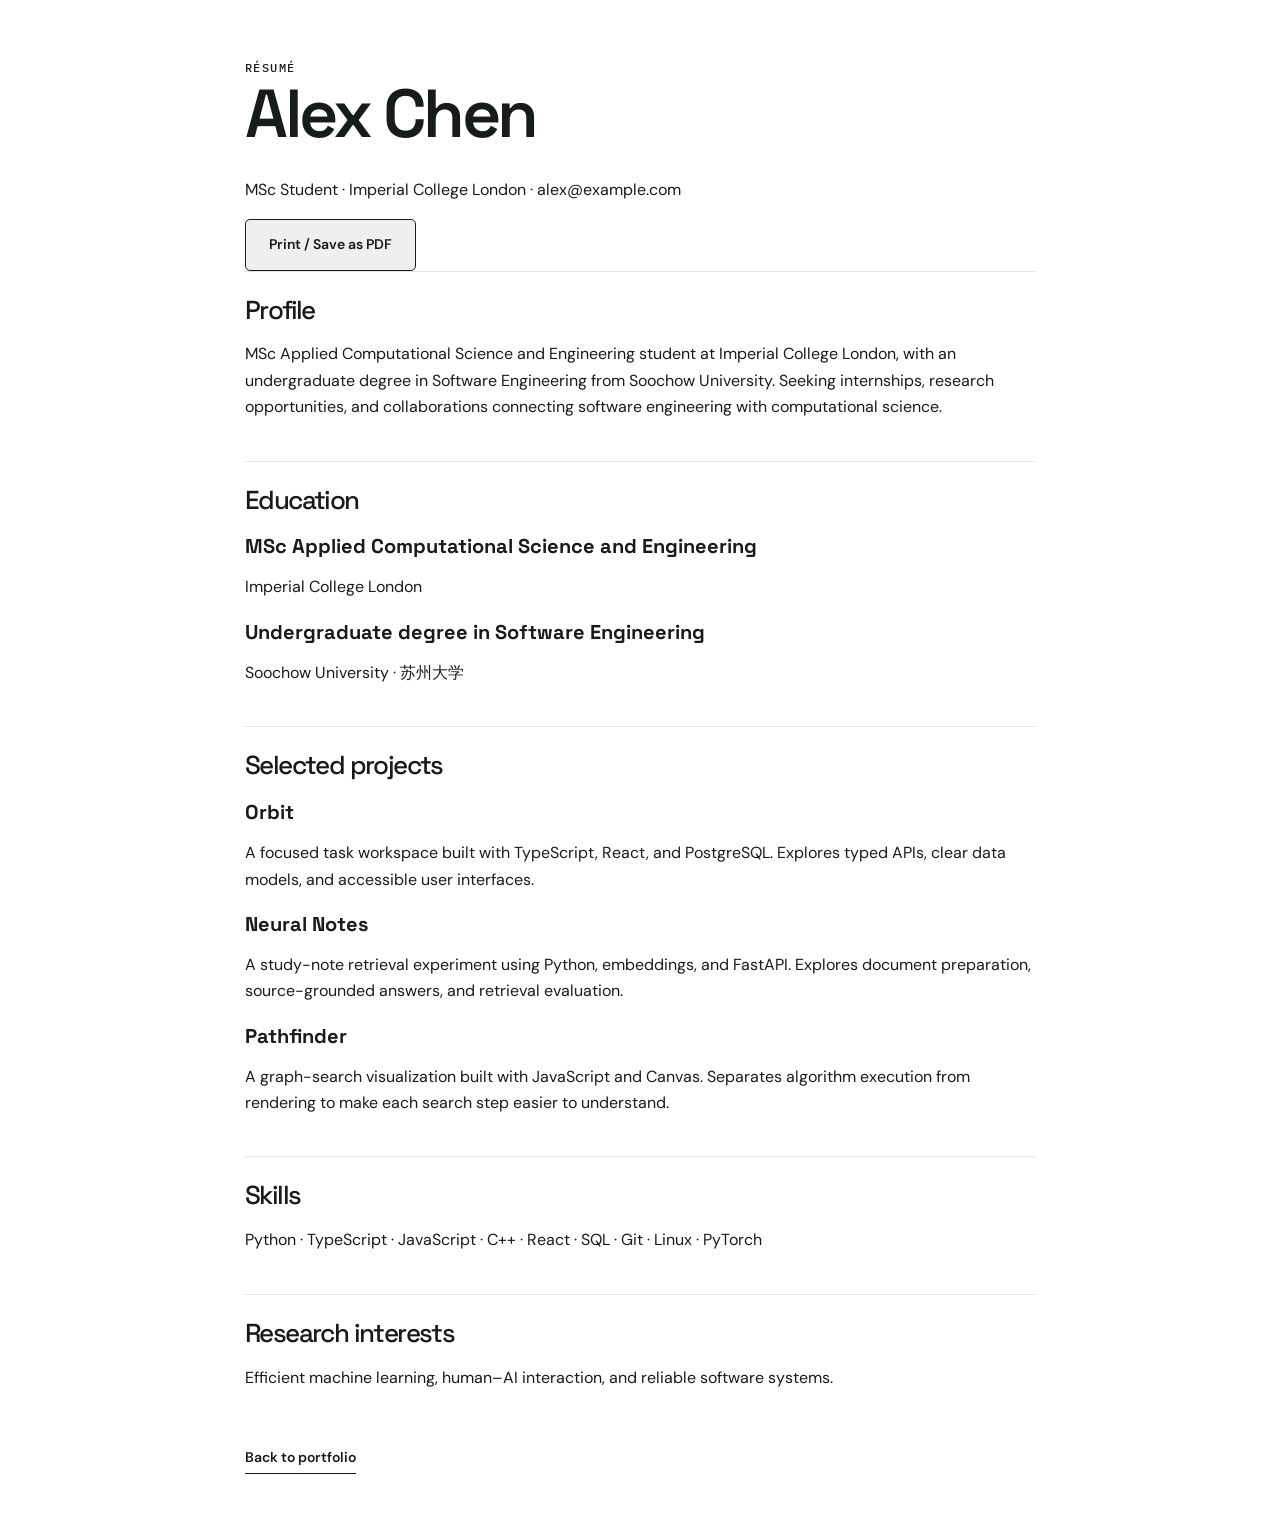
==== resume.html @ 07200c54 "Publish personal portfolio for Imperial MSc and Soochow education" ====
<!doctype html><html lang="en"><head><meta charset="utf-8"><meta name="viewport" content="width=device-width,initial-scale=1"><title>Alex Chen — Résumé</title><link rel="stylesheet" href="style.css"></head><body><main class="resume"><div class="eyebrow">RÉSUMÉ</div><h1>Alex Chen</h1><p>MSc Student · Imperial College London · alex@example.com</p><button class="button secondary" onclick="window.print()">Print / Save as PDF</button><section><h2>Profile</h2><p>MSc Applied Computational Science and Engineering student at Imperial College London, with an undergraduate degree in Software Engineering from Soochow University. Seeking internships, research opportunities, and collaborations connecting software engineering with computational science.</p></section><section><h2>Education</h2><h3>MSc Applied Computational Science and Engineering</h3><p>Imperial College London</p><h3>Undergraduate degree in Software Engineering</h3><p>Soochow University · 苏州大学</p></section><section><h2>Selected projects</h2><h3>Orbit</h3><p>A focused task workspace built with TypeScript, React, and PostgreSQL. Explores typed APIs, clear data models, and accessible user interfaces.</p><h3>Neural Notes</h3><p>A study-note retrieval experiment using Python, embeddings, and FastAPI. Explores document preparation, source-grounded answers, and retrieval evaluation.</p><h3>Pathfinder</h3><p>A graph-search visualization built with JavaScript and Canvas. Separates algorithm execution from rendering to make each search step easier to understand.</p></section><section><h2>Skills</h2><p>Python · TypeScript · JavaScript · C++ · React · SQL · Git · Linux · PyTorch</p></section><section><h2>Research interests</h2><p>Efficient machine learning, human–AI interaction, and reliable software systems.</p></section><a class="text-link" href="index.html">Back to portfolio</a></main></body></html>
---- style.css ----
@import url('https://fonts.googleapis.com/css2?family=DM+Sans:wght@400;500;600;700&family=Space+Grotesk:wght@400;500;600;700&family=IBM+Plex+Mono:wght@400;500&display=swap');
:root{--ink:#171c19;--muted:#626b64;--line:#e0e5df;--lime:#bcf879;--mono:'IBM Plex Mono',monospace;--display:'Space Grotesk',sans-serif}*{box-sizing:border-box}html{scroll-behavior:smooth;scroll-padding-top:30px}body{margin:0;background:#fff;color:var(--ink);font-family:'DM Sans',sans-serif;font-size:16px;line-height:1.65}a{color:inherit;text-decoration:none}button{font:inherit;color:inherit;cursor:pointer}button,a{-webkit-tap-highlight-color:transparent}a:focus-visible,button:focus-visible{outline:3px solid #56892d;outline-offset:5px}::selection{background:var(--lime)}header,main,footer{max-width:1280px;margin:auto}header{height:106px;padding:0 60px;display:flex;align-items:center;justify-content:space-between;border-bottom:1px solid var(--line)}.brand{font:700 32px var(--display);letter-spacing:-2px}.brand span{color:#609b27}nav{display:flex;gap:34px;align-items:center;font-size:14px}nav a:hover{color:#518021}.nav-contact{border:1px solid var(--ink);padding:9px 19px;border-radius:6px}.skip{position:fixed;top:-100px;background:var(--lime);padding:10px;z-index:10}.skip:focus{top:10px}.hero{padding:83px 60px 75px;display:grid;grid-template-columns:1.25fr 1fr;gap:66px;align-items:center}.eyebrow{font:500 12px var(--mono);letter-spacing:1.4px;display:flex;align-items:center;gap:10px}.mini-square{display:inline-block;width:8px;height:8px;background:#70ac3a}h1,h2,h3,h4{font-family:var(--display);line-height:1.15;margin:0}h1{font-size:clamp(44px,5.3vw,68px);letter-spacing:-3.5px;font-weight:600;margin:27px 0 24px}.highlight{background:linear-gradient(transparent 63%,var(--lime) 63%,var(--lime) 91%,transparent 91%);white-space:nowrap}.intro{color:var(--muted);max-width:420px;margin:0;font-size:17px;line-height:1.8}.hero-actions{display:flex;gap:12px;margin-top:30px}.button{padding:13px 23px;font-size:14px;font-weight:600;border:1px solid var(--ink);border-radius:5px}.primary{background:var(--ink);color:#fff}.primary:hover{background:#354831}.secondary:hover{background:#f2f6ef}.hero-note{font-size:12px;color:var(--muted);margin-top:34px}.hero-note span{color:#a6afa7;margin:0 8px}.hero-side{padding-top:12px}.terminal{background:#1b231f;color:#dee9dc;border-radius:9px;box-shadow:0 15px 40px #14271d12;transform:rotate(-2deg);overflow:hidden;font-family:var(--mono)}.terminal-bar{height:49px;border-bottom:1px solid #38403b;display:flex;gap:7px;align-items:center;padding:0 19px}.terminal-bar>span{width:7px;height:7px;border-radius:50%;background:#7a8b7e}.terminal-bar>span:first-child{background:#cf8d7a}.terminal-bar>span:nth-child(2){background:#d5bd79}.terminal-bar>span:nth-child(3){background:#97b58a}.terminal-bar p{font-size:12px;color:#98a69b;flex:1;text-align:center;margin:0 20px 0 0}.terminal-code{padding:26px 12px;font-size:12px;line-height:2.2;white-space:pre}.ln{display:inline-block;min-width:30px;text-align:center;color:#627367;margin-right:10px}.purple{color:#cbb3e6}.lime{color:var(--lime)}.string{color:#bbe995}.terminal-comment{color:#819c89}.terminal-bottom{border-top:1px solid #38403b;display:flex;justify-content:space-between;padding:9px 20px;font-size:12px;color:#97a69b}.current{background:var(--lime);padding:23px 26px;margin:22px 0 0 42px;border-radius:6px;transform:rotate(2deg)}.mono{font:400 12px var(--mono);letter-spacing:.4px}.current p{font:500 27px/1.18 var(--display);letter-spacing:-.7px;margin:14px 0}.current-foot{display:flex;justify-content:space-between;align-items:center;font-size:12px}.asterisk{font-size:38px;line-height:1}.section{padding:70px 60px;border-top:1px solid var(--line)}h2{font-size:38px;letter-spacing:-1.6px;font-weight:500}.section-heading{display:flex;justify-content:space-between;align-items:end;margin-bottom:35px}.section-heading h2{margin-top:18px}.section-heading p{color:var(--muted);font-size:14px;margin:0 0 5px}.project-grid{display:grid;grid-template-columns:repeat(3,1fr);gap:24px}.project-card{border:1px solid var(--line);border-radius:8px;overflow:hidden;background:#fff;transition:transform .2s}.project-card:hover{transform:translateY(-4px)}.project-visual{height:220px;padding:20px;display:flex;flex-direction:column}.demo-header{display:flex;justify-content:space-between;font:10px var(--mono);letter-spacing:.5px;margin-bottom:25px}.orbit{background:#edf1eb}.task-line{background:#fff;border:1px solid #dbe3d6;padding:11px 8px;margin-bottom:7px;font-size:10px;display:flex;gap:8px;align-items:center;border-radius:4px}.task-check{background:var(--ink);color:var(--lime);width:13px;height:13px;font-size:9px;display:grid;place-items:center;border-radius:3px}.task-check.pending{background:transparent;border:1px solid #9eaf95}.task-line small{font:7px var(--mono);margin-left:auto;color:#65705e;white-space:nowrap}.workspace-bottom{display:flex;justify-content:space-between;margin-top:8px;font:8px var(--mono)}.neural{background:#dfe9f0}.query{font:500 15px var(--display);background:#fff;padding:9px 14px;border-radius:5px;margin-bottom:10px}.answer{padding:12px 14px;background:#ffffff90;border:1px solid #c5d4e0;border-radius:5px}.answer-label{font:8px var(--mono);color:#466378}.answer-line{height:4px;background:#aabfce;margin:7px 0;width:95%;border-radius:4px}.answer-line.short{width:60%}.answer-line.medium{width:75%}.source-tags{display:flex;gap:7px;font-size:8px;margin-top:10px}.source-tags span{background:#d5e2ec;padding:2px 6px;border-radius:3px}.path{background:#232c27;color:#e8eee9}.graph-grid{height:130px;background-image:linear-gradient(#46564b 1px,transparent 1px),linear-gradient(90deg,#46564b 1px,transparent 1px);background-size:20px 20px;position:relative}.graph-grid:before{content:'';position:absolute;left:20px;top:20px;width:120px;height:60px;border-bottom:8px solid var(--lime);border-left:8px solid var(--lime);border-radius:0 0 0 4px}.graph-grid:after{content:'';position:absolute;left:136px;top:72px;width:70px;height:40px;border-top:8px solid var(--lime);border-right:8px solid var(--lime);border-radius:0 4px 0 0}.path-footer{margin-top:14px;font:8px var(--mono);display:flex;justify-content:space-between;color:#b0c1b5}.project-info{padding:24px}.project-meta{font:12px var(--mono);letter-spacing:.6px;display:flex;justify-content:space-between;color:var(--muted);gap:8px}.project-info h3{font-size:25px;margin:14px 0 10px;letter-spacing:-.7px}.project-info p{font-size:16px;color:var(--muted);line-height:1.7;min-height:72px;margin:0 0 20px}.tags{display:flex;gap:6px;flex-wrap:wrap}.tags span{font:12px var(--mono);background:#f1f4f0;padding:5px 8px;border-radius:3px}.project-link{display:flex;justify-content:space-between;width:100%;border:0;border-top:1px solid var(--line);padding:16px 0 0;background:none;font-size:14px;font-weight:500;margin-top:24px}.project-link span{font-size:20px;line-height:1}.research{display:grid;grid-template-columns:1fr 1fr;gap:85px;background:#f5f7f3}.research h2,.about h2{margin:20px 0}.research-intro>p,.about>div>p{color:var(--muted);max-width:440px}.text-link{display:inline-block;font-size:14px;font-weight:600;border-bottom:1px solid var(--ink);margin-top:15px;padding-bottom:4px}.research-topics article{display:flex;gap:22px;padding:23px 0;border-bottom:1px solid #d7dfd3}.research-topics article:first-child{padding-top:0}.topic-number{font:12px var(--mono);padding-top:6px;color:#6b7f60}.research-topics h3{font-size:20px}.research-topics p{color:var(--muted);font-size:16px;margin:10px 0 0}.about{display:grid;grid-template-columns:1fr 1fr;gap:90px}.skills{display:flex;gap:8px;flex-wrap:wrap;max-width:400px;margin-top:25px}.skills span{font:12px var(--mono);border:1px solid #dae1d6;border-radius:4px;padding:7px 12px}.experience{padding-top:10px}.experience>h3{font-size:21px;margin-bottom:25px}.experience article{border-left:2px solid #d8e9c9;padding:0 0 30px 24px}.experience article .mono{color:#75836c}.experience h4{font-size:18px;margin-top:10px}.experience p{font-size:14px;color:var(--muted);margin:8px 0}.experience .courses{font-size:14px;max-width:330px}.experience .text-link{margin:0 0 0 24px}.contact{background:var(--ink);color:white;padding:65px 60px;display:grid;grid-template-columns:1.2fr 1fr;gap:40px;border-radius:10px;margin:0 30px 35px}.contact .eyebrow{color:#b6c1b8}.contact h2{font-size:53px;margin-top:23px;letter-spacing:-2px}.contact em{color:var(--lime);font-style:normal}.contact p{font-size:14px;color:#b8c4bb}.contact-right{align-self:center;justify-self:end}.email-link{font:400 clamp(20px,2.3vw,29px) var(--display);border-bottom:1px solid #61715f;padding-bottom:8px;display:block;margin-bottom:16px}.copy-button{background:transparent;border:1px solid #61715f;color:#dce8dc;border-radius:4px;padding:7px 14px;font-size:12px}.copy-button:hover{background:#354831}.contact-right p{margin-top:32px}.contact-right #copy-status{font-size:12px;display:block;min-height:20px;color:var(--lime)}footer{padding:0 60px 35px;display:flex;align-items:center;justify-content:space-between}footer p{font-size:12px;color:var(--muted)}footer .mono{font-size:10px;color:var(--muted)}dialog{border:1px solid var(--line);border-radius:12px;max-width:650px;width:calc(100% - 32px);padding:45px;color:var(--ink);max-height:85vh}dialog::backdrop{background:#101a1470;backdrop-filter:blur(5px)}dialog h2{margin:20px 0}dialog h3{margin-top:28px;font-size:19px}dialog p{color:var(--muted)}.dialog-close{position:absolute;top:12px;right:16px;background:none;border:0;font-size:28px}.resume{max-width:850px;padding:60px 30px}.resume h1{margin-top:0}.resume section{padding:24px 0;border-top:1px solid var(--line)}.resume h2{font-size:26px}.resume h3{font-size:20px;margin:20px 0 8px}.resume small{color:var(--muted)}
@media(min-width:1500px){header,main,footer{max-width:1380px}.hero{gap:100px}.terminal-code{font-size:14px}}@media(max-width:1000px){header{padding:0 30px}.hero{padding:60px 30px;gap:30px}h1{font-size:51px;letter-spacing:-2px}.section{padding:55px 30px}.project-grid{gap:14px}.project-info{padding:20px 16px}.terminal-code{font-size:10px}.hero-note{max-width:300px}.research,.about{gap:40px}.project-visual{padding:14px}.contact{padding:45px 30px;margin:0 20px 30px}.task-line{font-size:9px}.task-line small{display:none}footer{padding:0 30px 30px}}
@media(max-width:720px){header{height:80px;padding:0 22px}nav{gap:12px;font-size:14px}.nav-contact{padding:7px 10px}.brand{font-size:29px}.hero{grid-template-columns:1fr;padding:45px 22px;gap:30px}h1{font-size:clamp(40px,9vw,60px);letter-spacing:-2px}.hero-side{max-width:450px;width:100%;margin:0 auto}.terminal-code{font-size:12px}.current{margin-left:50px}.hero-note{max-width:none}.section{padding:45px 22px}.section-heading{align-items:start;gap:20px;flex-direction:column}.section-heading p br{display:none}h2{font-size:32px}.project-grid{grid-template-columns:1fr;gap:22px}.project-visual{height:230px;padding:24px}.task-line{font-size:12px}.task-line small{display:block}.project-info{padding:25px}.project-info p{min-height:0;font-size:16px}.project-meta{font-size:12px}.tags span{font-size:12px}.research,.about{grid-template-columns:1fr;gap:35px}.research-topics h3{font-size:22px}.research-topics p{font-size:16px}.contact{grid-template-columns:1fr;margin:0 12px 25px;padding:38px 25px;gap:25px}.contact h2{font-size:46px}.contact-right{justify-self:start;width:100%}.email-link{font-size:26px;width:max-content;max-width:100%}.contact-right p{margin-top:22px}footer{padding:0 22px 25px;flex-wrap:wrap;gap:10px}footer p{margin-left:auto}footer .mono{width:100%;text-align:right}dialog{padding:35px 25px}}
@media(prefers-reduced-motion:reduce){html{scroll-behavior:auto}*{transition:none!important}}@media print{.resume .button{display:none}.resume{padding:0}body{font-size:12px}.resume h1{font-size:35px}.resume section{break-inside:avoid}}
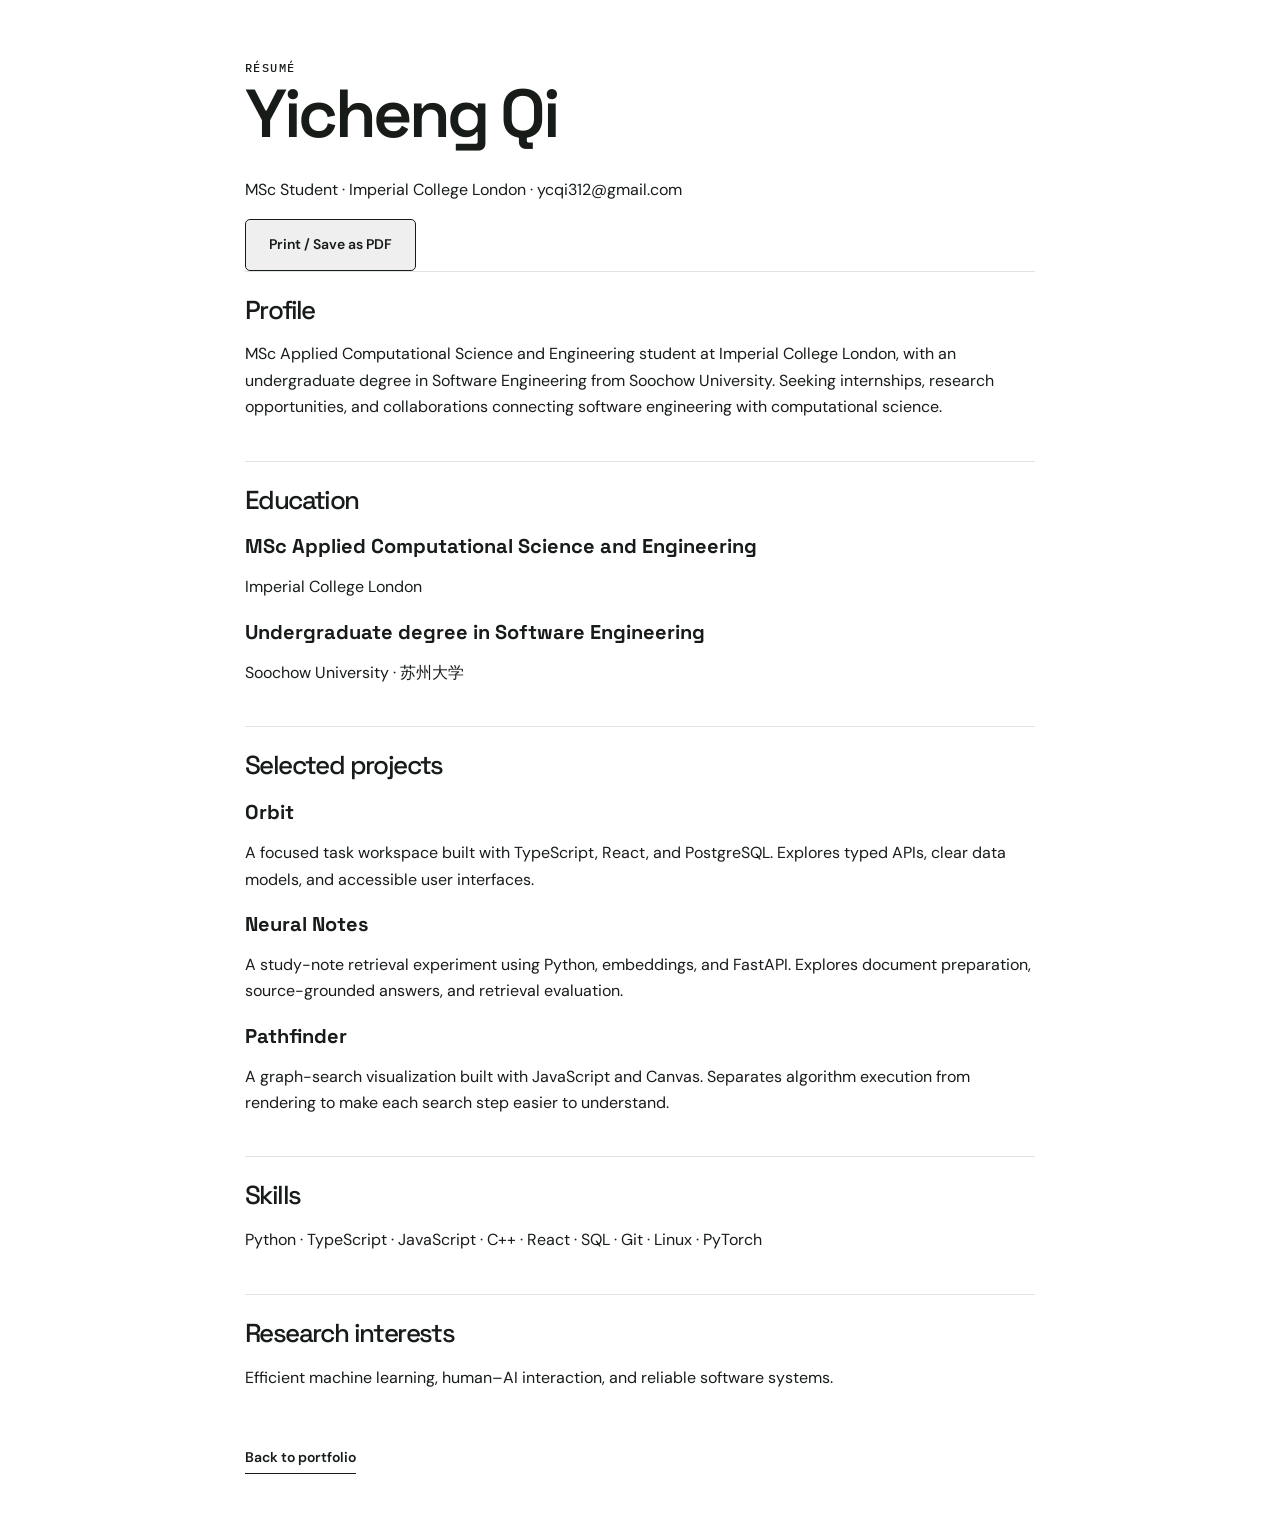
==== commit 5376b803: "Personalize portfolio with Yicheng Qi and contact email" ====
--- a/resume.html
+++ b/resume.html
@@ -1 +1 @@
-<!doctype html><html lang="en"><head><meta charset="utf-8"><meta name="viewport" content="width=device-width,initial-scale=1"><title>Alex Chen — Résumé</title><link rel="stylesheet" href="style.css"></head><body><main class="resume"><div class="eyebrow">RÉSUMÉ</div><h1>Alex Chen</h1><p>MSc Student · Imperial College London · alex@example.com</p><button class="button secondary" onclick="window.print()">Print / Save as PDF</button><section><h2>Profile</h2><p>MSc Applied Computational Science and Engineering student at Imperial College London, with an undergraduate degree in Software Engineering from Soochow University. Seeking internships, research opportunities, and collaborations connecting software engineering with computational science.</p></section><section><h2>Education</h2><h3>MSc Applied Computational Science and Engineering</h3><p>Imperial College London</p><h3>Undergraduate degree in Software Engineering</h3><p>Soochow University · 苏州大学</p></section><section><h2>Selected projects</h2><h3>Orbit</h3><p>A focused task workspace built with TypeScript, React, and PostgreSQL. Explores typed APIs, clear data models, and accessible user interfaces.</p><h3>Neural Notes</h3><p>A study-note retrieval experiment using Python, embeddings, and FastAPI. Explores document preparation, source-grounded answers, and retrieval evaluation.</p><h3>Pathfinder</h3><p>A graph-search visualization built with JavaScript and Canvas. Separates algorithm execution from rendering to make each search step easier to understand.</p></section><section><h2>Skills</h2><p>Python · TypeScript · JavaScript · C++ · React · SQL · Git · Linux · PyTorch</p></section><section><h2>Research interests</h2><p>Efficient machine learning, human–AI interaction, and reliable software systems.</p></section><a class="text-link" href="index.html">Back to portfolio</a></main></body></html>
+<!doctype html><html lang="en"><head><meta charset="utf-8"><meta name="viewport" content="width=device-width,initial-scale=1"><title>Yicheng Qi — Résumé</title><link rel="stylesheet" href="style.css"></head><body><main class="resume"><div class="eyebrow">RÉSUMÉ</div><h1>Yicheng Qi</h1><p>MSc Student · Imperial College London · ycqi312@gmail.com</p><button class="button secondary" onclick="window.print()">Print / Save as PDF</button><section><h2>Profile</h2><p>MSc Applied Computational Science and Engineering student at Imperial College London, with an undergraduate degree in Software Engineering from Soochow University. Seeking internships, research opportunities, and collaborations connecting software engineering with computational science.</p></section><section><h2>Education</h2><h3>MSc Applied Computational Science and Engineering</h3><p>Imperial College London</p><h3>Undergraduate degree in Software Engineering</h3><p>Soochow University · 苏州大学</p></section><section><h2>Selected projects</h2><h3>Orbit</h3><p>A focused task workspace built with TypeScript, React, and PostgreSQL. Explores typed APIs, clear data models, and accessible user interfaces.</p><h3>Neural Notes</h3><p>A study-note retrieval experiment using Python, embeddings, and FastAPI. Explores document preparation, source-grounded answers, and retrieval evaluation.</p><h3>Pathfinder</h3><p>A graph-search visualization built with JavaScript and Canvas. Separates algorithm execution from rendering to make each search step easier to understand.</p></section><section><h2>Skills</h2><p>Python · TypeScript · JavaScript · C++ · React · SQL · Git · Linux · PyTorch</p></section><section><h2>Research interests</h2><p>Efficient machine learning, human–AI interaction, and reliable software systems.</p></section><a class="text-link" href="index.html">Back to portfolio</a></main></body></html>
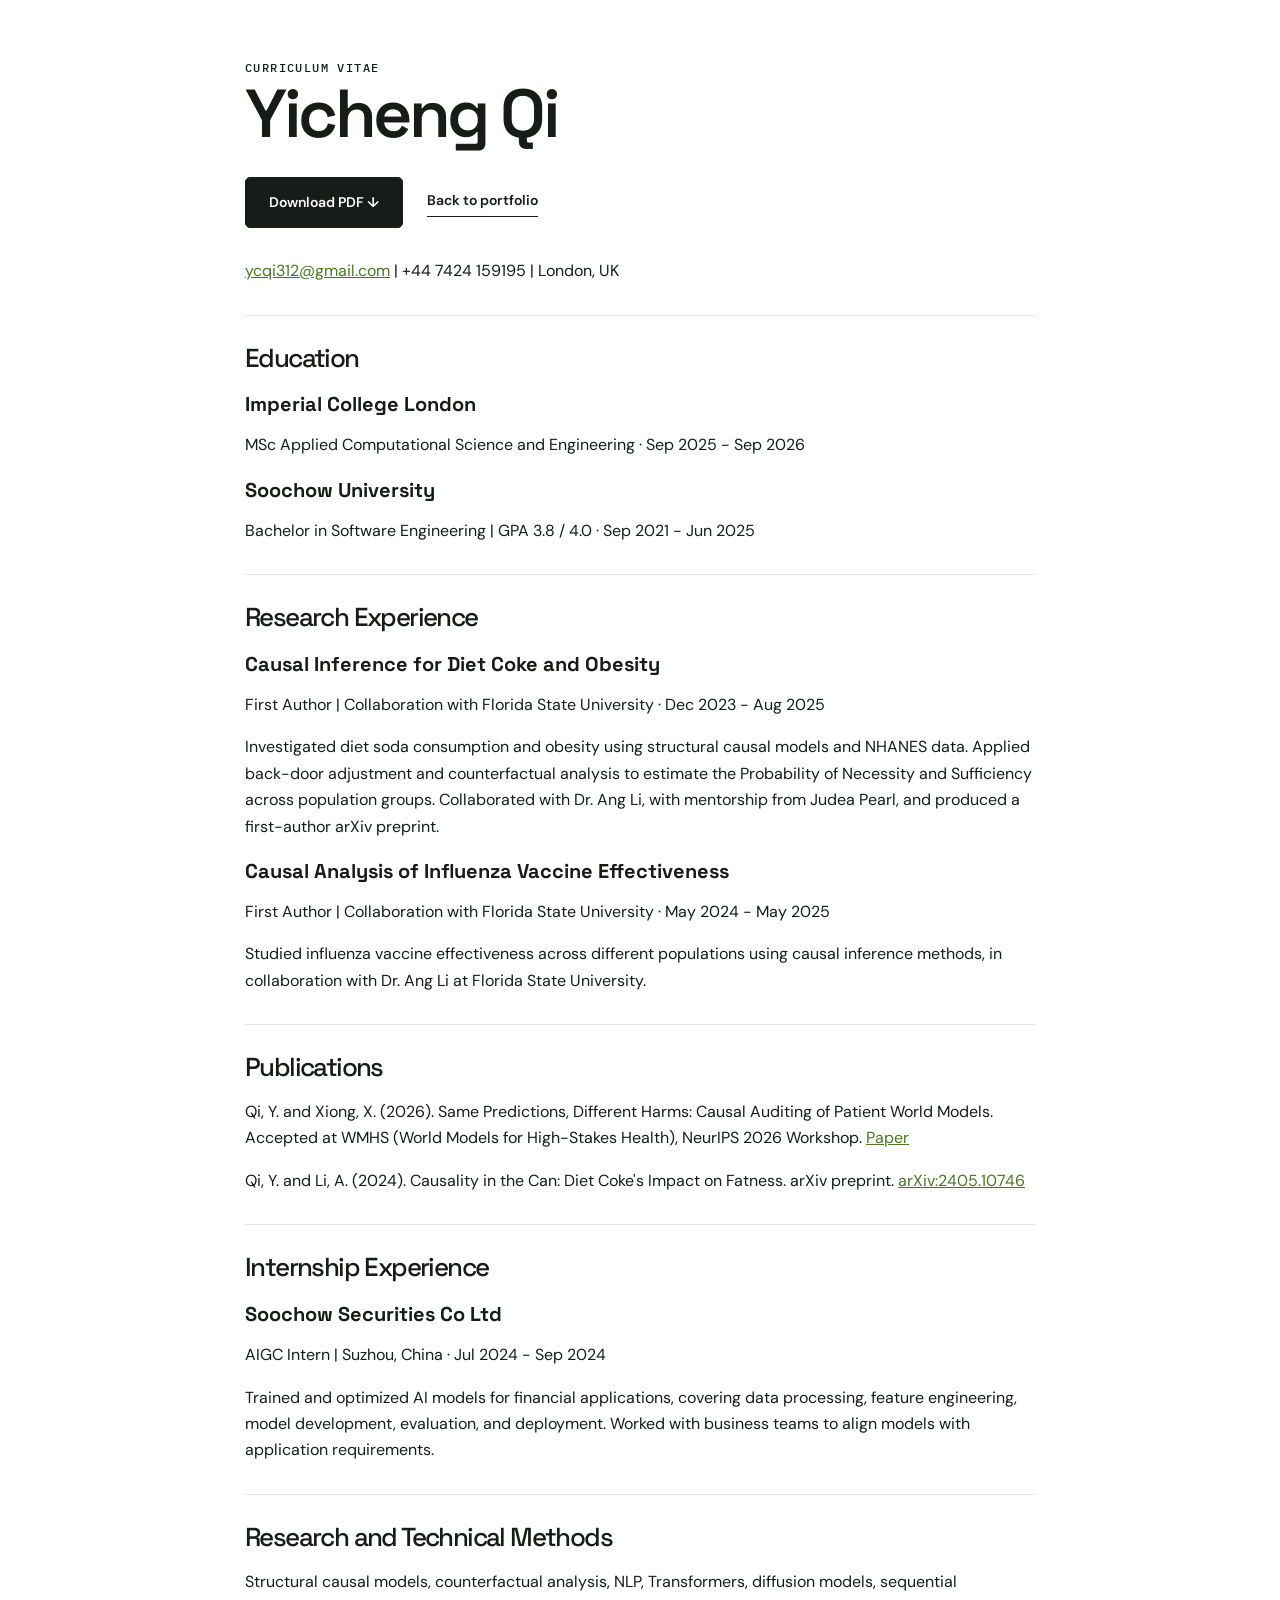
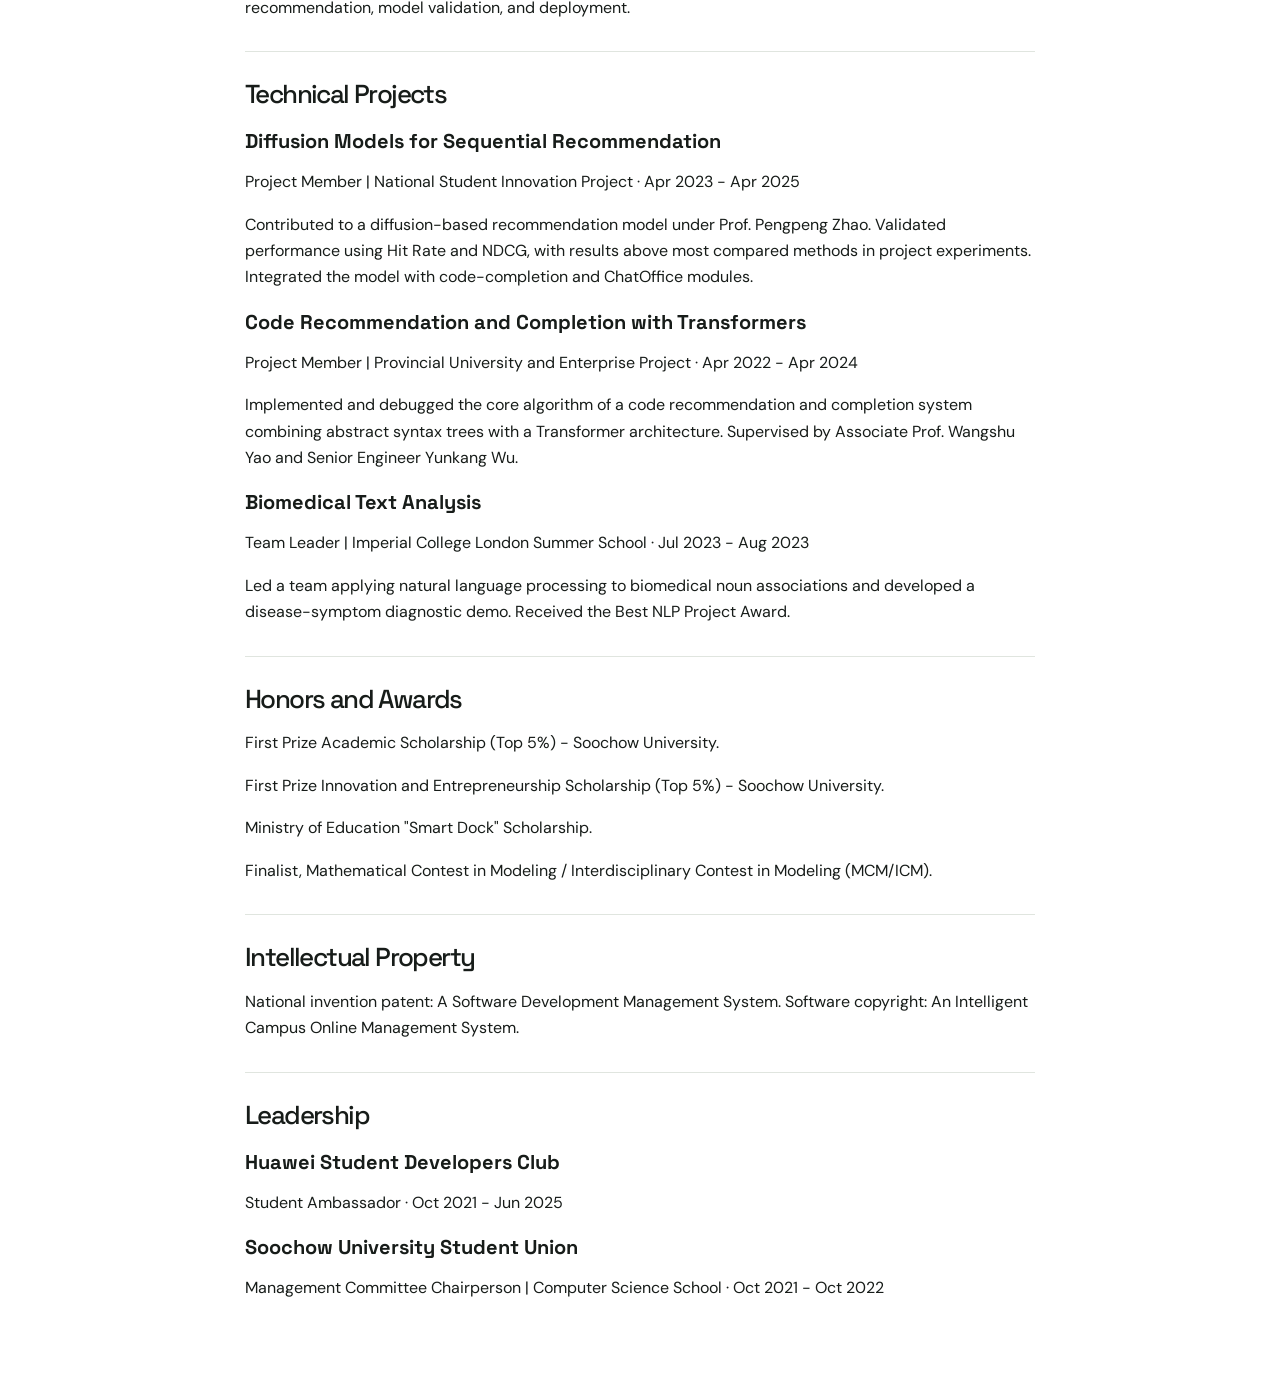
==== commit d8d0fd68: "Publish latest CV and replace portfolio samples with research and experience" ====
--- a/resume.html
+++ b/resume.html
@@ -1 +1 @@
-<!doctype html><html lang="en"><head><meta charset="utf-8"><meta name="viewport" content="width=device-width,initial-scale=1"><title>Yicheng Qi — Résumé</title><link rel="stylesheet" href="style.css"></head><body><main class="resume"><div class="eyebrow">RÉSUMÉ</div><h1>Yicheng Qi</h1><p>MSc Student · Imperial College London · ycqi312@gmail.com</p><button class="button secondary" onclick="window.print()">Print / Save as PDF</button><section><h2>Profile</h2><p>MSc Applied Computational Science and Engineering student at Imperial College London, with an undergraduate degree in Software Engineering from Soochow University. Seeking internships, research opportunities, and collaborations connecting software engineering with computational science.</p></section><section><h2>Education</h2><h3>MSc Applied Computational Science and Engineering</h3><p>Imperial College London</p><h3>Undergraduate degree in Software Engineering</h3><p>Soochow University · 苏州大学</p></section><section><h2>Selected projects</h2><h3>Orbit</h3><p>A focused task workspace built with TypeScript, React, and PostgreSQL. Explores typed APIs, clear data models, and accessible user interfaces.</p><h3>Neural Notes</h3><p>A study-note retrieval experiment using Python, embeddings, and FastAPI. Explores document preparation, source-grounded answers, and retrieval evaluation.</p><h3>Pathfinder</h3><p>A graph-search visualization built with JavaScript and Canvas. Separates algorithm execution from rendering to make each search step easier to understand.</p></section><section><h2>Skills</h2><p>Python · TypeScript · JavaScript · C++ · React · SQL · Git · Linux · PyTorch</p></section><section><h2>Research interests</h2><p>Efficient machine learning, human–AI interaction, and reliable software systems.</p></section><a class="text-link" href="index.html">Back to portfolio</a></main></body></html>
+<!doctype html><html lang="en"><head><meta charset="utf-8"><meta name="viewport" content="width=device-width,initial-scale=1"><meta name="description" content="Yicheng Qi’s CV: education, publications, research, projects, experience, and awards."><title>Yicheng Qi — CV</title><link rel="stylesheet" href="style.css"></head><body><main class="resume"><div class="eyebrow">CURRICULUM VITAE</div><h1>Yicheng Qi</h1><div class="resume-actions"><a class="button primary" href="assets/Yicheng_Qi_CV.pdf" download="Yicheng_Qi_CV.pdf">Download PDF ↓</a><a class="text-link" href="index.html">Back to portfolio</a></div><p><a class="inline-link" href="mailto:ycqi312@gmail.com">ycqi312@gmail.com</a>  |  +44 7424 159195  |  London, UK</p><h2>Education</h2><h3>Imperial College London</h3><p>MSc Applied Computational Science and Engineering · Sep 2025 - Sep 2026</p><h3>Soochow University</h3><p>Bachelor in Software Engineering  |  GPA 3.8 / 4.0 · Sep 2021 - Jun 2025</p><h2>Research Experience</h2><h3>Causal Inference for Diet Coke and Obesity</h3><p>First Author  |  Collaboration with Florida State University · Dec 2023 - Aug 2025</p><p>Investigated diet soda consumption and obesity using structural causal models and NHANES data. Applied back-door adjustment and counterfactual analysis to estimate the Probability of Necessity and Sufficiency across population groups. Collaborated with Dr. Ang Li, with mentorship from Judea Pearl, and produced a first-author arXiv preprint.</p><h3>Causal Analysis of Influenza Vaccine Effectiveness</h3><p>First Author  |  Collaboration with Florida State University · May 2024 - May 2025</p><p>Studied influenza vaccine effectiveness across different populations using causal inference methods, in collaboration with Dr. Ang Li at Florida State University.</p><h2>Publications</h2><p>Qi, Y. and Xiong, X. (2026). Same Predictions, Different Harms: Causal Auditing of Patient World Models. Accepted at WMHS (World Models for High-Stakes Health), NeurIPS 2026 Workshop. <a class="inline-link" href="https://openreview.net/pdf?id=dbQl8Hn8fv">Paper</a></p><p>Qi, Y. and Li, A. (2024). Causality in the Can: Diet Coke&#x27;s Impact on Fatness. arXiv preprint. <a class="inline-link" href="https://arxiv.org/abs/2405.10746">arXiv:2405.10746</a></p><h2>Internship Experience</h2><h3>Soochow Securities Co Ltd</h3><p>AIGC Intern  |  Suzhou, China · Jul 2024 - Sep 2024</p><p>Trained and optimized AI models for financial applications, covering data processing, feature engineering, model development, evaluation, and deployment. Worked with business teams to align models with application requirements.</p><h2>Research and Technical Methods</h2><p>Structural causal models, counterfactual analysis, NLP, Transformers, diffusion models, sequential recommendation, model validation, and deployment.</p><h2>Technical Projects</h2><h3>Diffusion Models for Sequential Recommendation</h3><p>Project Member  |  National Student Innovation Project · Apr 2023 - Apr 2025</p><p>Contributed to a diffusion-based recommendation model under Prof. Pengpeng Zhao. Validated performance using Hit Rate and NDCG, with results above most compared methods in project experiments. Integrated the model with code-completion and ChatOffice modules.</p><h3>Code Recommendation and Completion with Transformers</h3><p>Project Member  |  Provincial University and Enterprise Project · Apr 2022 - Apr 2024</p><p>Implemented and debugged the core algorithm of a code recommendation and completion system combining abstract syntax trees with a Transformer architecture. Supervised by Associate Prof. Wangshu Yao and Senior Engineer Yunkang Wu.</p><h3>Biomedical Text Analysis</h3><p>Team Leader  |  Imperial College London Summer School · Jul 2023 - Aug 2023</p><p>Led a team applying natural language processing to biomedical noun associations and developed a disease-symptom diagnostic demo. Received the Best NLP Project Award.</p><h2>Honors and Awards</h2><p>First Prize Academic Scholarship (Top 5%) - Soochow University.</p><p>First Prize Innovation and Entrepreneurship Scholarship (Top 5%) - Soochow University.</p><p>Ministry of Education &quot;Smart Dock&quot; Scholarship.</p><p>Finalist, Mathematical Contest in Modeling / Interdisciplinary Contest in Modeling (MCM/ICM).</p><h2>Intellectual Property</h2><p>National invention patent: A Software Development Management System. Software copyright: An Intelligent Campus Online Management System.</p><h2>Leadership</h2><h3>Huawei Student Developers Club</h3><p>Student Ambassador · Oct 2021 - Jun 2025</p><h3>Soochow University Student Union</h3><p>Management Committee Chairperson  |  Computer Science School · Oct 2021 - Oct 2022</p></main></body></html>
--- a/style.css
+++ b/style.css
@@ -3,3 +3,6 @@
 @media(min-width:1500px){header,main,footer{max-width:1380px}.hero{gap:100px}.terminal-code{font-size:14px}}@media(max-width:1000px){header{padding:0 30px}.hero{padding:60px 30px;gap:30px}h1{font-size:51px;letter-spacing:-2px}.section{padding:55px 30px}.project-grid{gap:14px}.project-info{padding:20px 16px}.terminal-code{font-size:10px}.hero-note{max-width:300px}.research,.about{gap:40px}.project-visual{padding:14px}.contact{padding:45px 30px;margin:0 20px 30px}.task-line{font-size:9px}.task-line small{display:none}footer{padding:0 30px 30px}}
 @media(max-width:720px){header{height:80px;padding:0 22px}nav{gap:12px;font-size:14px}.nav-contact{padding:7px 10px}.brand{font-size:29px}.hero{grid-template-columns:1fr;padding:45px 22px;gap:30px}h1{font-size:clamp(40px,9vw,60px);letter-spacing:-2px}.hero-side{max-width:450px;width:100%;margin:0 auto}.terminal-code{font-size:12px}.current{margin-left:50px}.hero-note{max-width:none}.section{padding:45px 22px}.section-heading{align-items:start;gap:20px;flex-direction:column}.section-heading p br{display:none}h2{font-size:32px}.project-grid{grid-template-columns:1fr;gap:22px}.project-visual{height:230px;padding:24px}.task-line{font-size:12px}.task-line small{display:block}.project-info{padding:25px}.project-info p{min-height:0;font-size:16px}.project-meta{font-size:12px}.tags span{font-size:12px}.research,.about{grid-template-columns:1fr;gap:35px}.research-topics h3{font-size:22px}.research-topics p{font-size:16px}.contact{grid-template-columns:1fr;margin:0 12px 25px;padding:38px 25px;gap:25px}.contact h2{font-size:46px}.contact-right{justify-self:start;width:100%}.email-link{font-size:26px;width:max-content;max-width:100%}.contact-right p{margin-top:22px}footer{padding:0 22px 25px;flex-wrap:wrap;gap:10px}footer p{margin-left:auto}footer .mono{width:100%;text-align:right}dialog{padding:35px 25px}}
 @media(prefers-reduced-motion:reduce){html{scroll-behavior:auto}*{transition:none!important}}@media print{.resume .button{display:none}.resume{padding:0}body{font-size:12px}.resume h1{font-size:35px}.resume section{break-inside:avoid}}
+/* CV-backed research and project content */
+.publication{padding:30px 0;border-top:1px solid var(--line);max-width:950px}.publication-meta{display:flex;align-items:center;gap:18px;flex-wrap:wrap;margin-bottom:18px}.status-badge{font:500 11px var(--mono);letter-spacing:.5px;background:var(--lime);padding:7px 11px;border-radius:4px}.publication h3{font-size:27px;line-height:1.3;letter-spacing:-.7px}.publication p{color:var(--muted);margin:12px 0 0}.publication .venue{font-size:14px}.publication .text-link{margin-top:16px}.project-concept{font:500 24px/1.4 var(--display);letter-spacing:-.5px;margin:auto 0}.project-concept span{color:#609b27}.project-diffusion{background:#edf1eb}.project-code{background:#dfe9f0}.project-biomedical{background:#232c27;color:#e8eee9}.project-biomedical span{color:var(--lime)}.project-info h3{font-size:23px;line-height:1.25}.project-meta{font-size:10px;line-height:1.8;letter-spacing:0}.project-info p{min-height:0}.research-topics .entry-date{font-size:12px;color:#677a5e;margin-top:12px}.background-grid{display:grid;grid-template-columns:1fr 1fr;gap:75px}.background-entry h3{font-size:23px;margin:15px 0 10px;line-height:1.3}.background-entry p{color:var(--muted)}.background-entry .organization{font-size:14px;margin-top:8px}.background-entry+.background-entry{margin-top:35px}.honors{background:#f5f7f3}.award-list article{padding:20px 0;border-bottom:1px solid #d7dfd3}.award-list article:first-child{padding-top:0}.award-list h3{font-size:19px;line-height:1.4}.award-list p{font-size:14px;color:var(--muted);margin:6px 0 0}.ip-list article{margin-bottom:32px}.ip-list h3{font-size:22px;line-height:1.4;margin-top:15px}.cv-download{display:inline-block;margin:12px 0}.ip-list .text-link{display:block;width:fit-content}.resume-actions{display:flex;align-items:center;gap:24px;flex-wrap:wrap;margin-bottom:30px}.resume-actions .text-link{margin:0}.resume h2{padding-top:28px;margin-top:30px;border-top:1px solid var(--line)}.resume p{white-space:normal}.inline-link{color:#477924;text-decoration:underline}.hero-actions{flex-wrap:wrap}.terminal-code{font-size:11px}.contact .email-link{overflow-wrap:anywhere}nav{gap:25px}
+@media(max-width:1000px){.background-grid{gap:40px}.terminal-code{font-size:9px}}@media(max-width:720px){.background-grid{grid-template-columns:1fr;gap:35px}.publication h3{font-size:23px}.publication h3 br{display:none}.terminal-code{font-size:clamp(9px,2.8vw,12px)}.project-concept{font-size:28px}nav{gap:14px}.resume{padding:35px 22px}.resume h1{font-size:43px}}
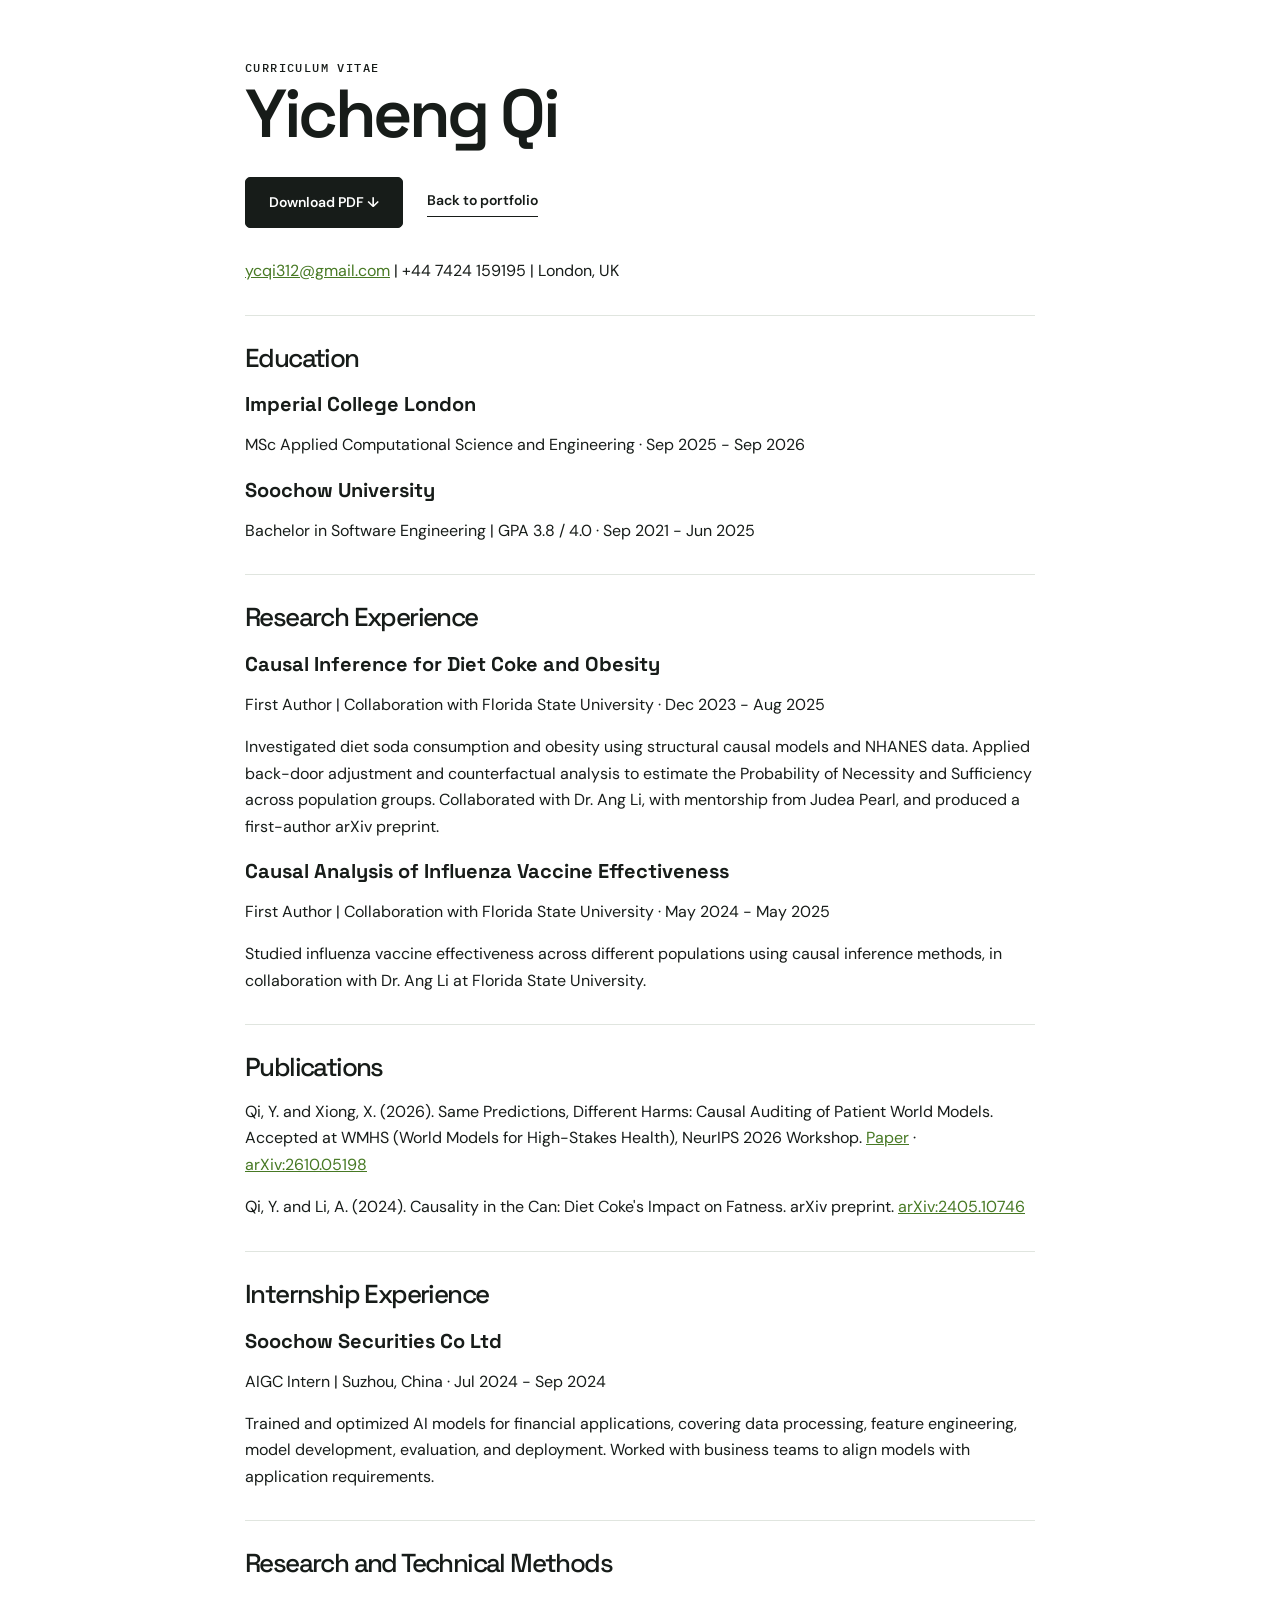
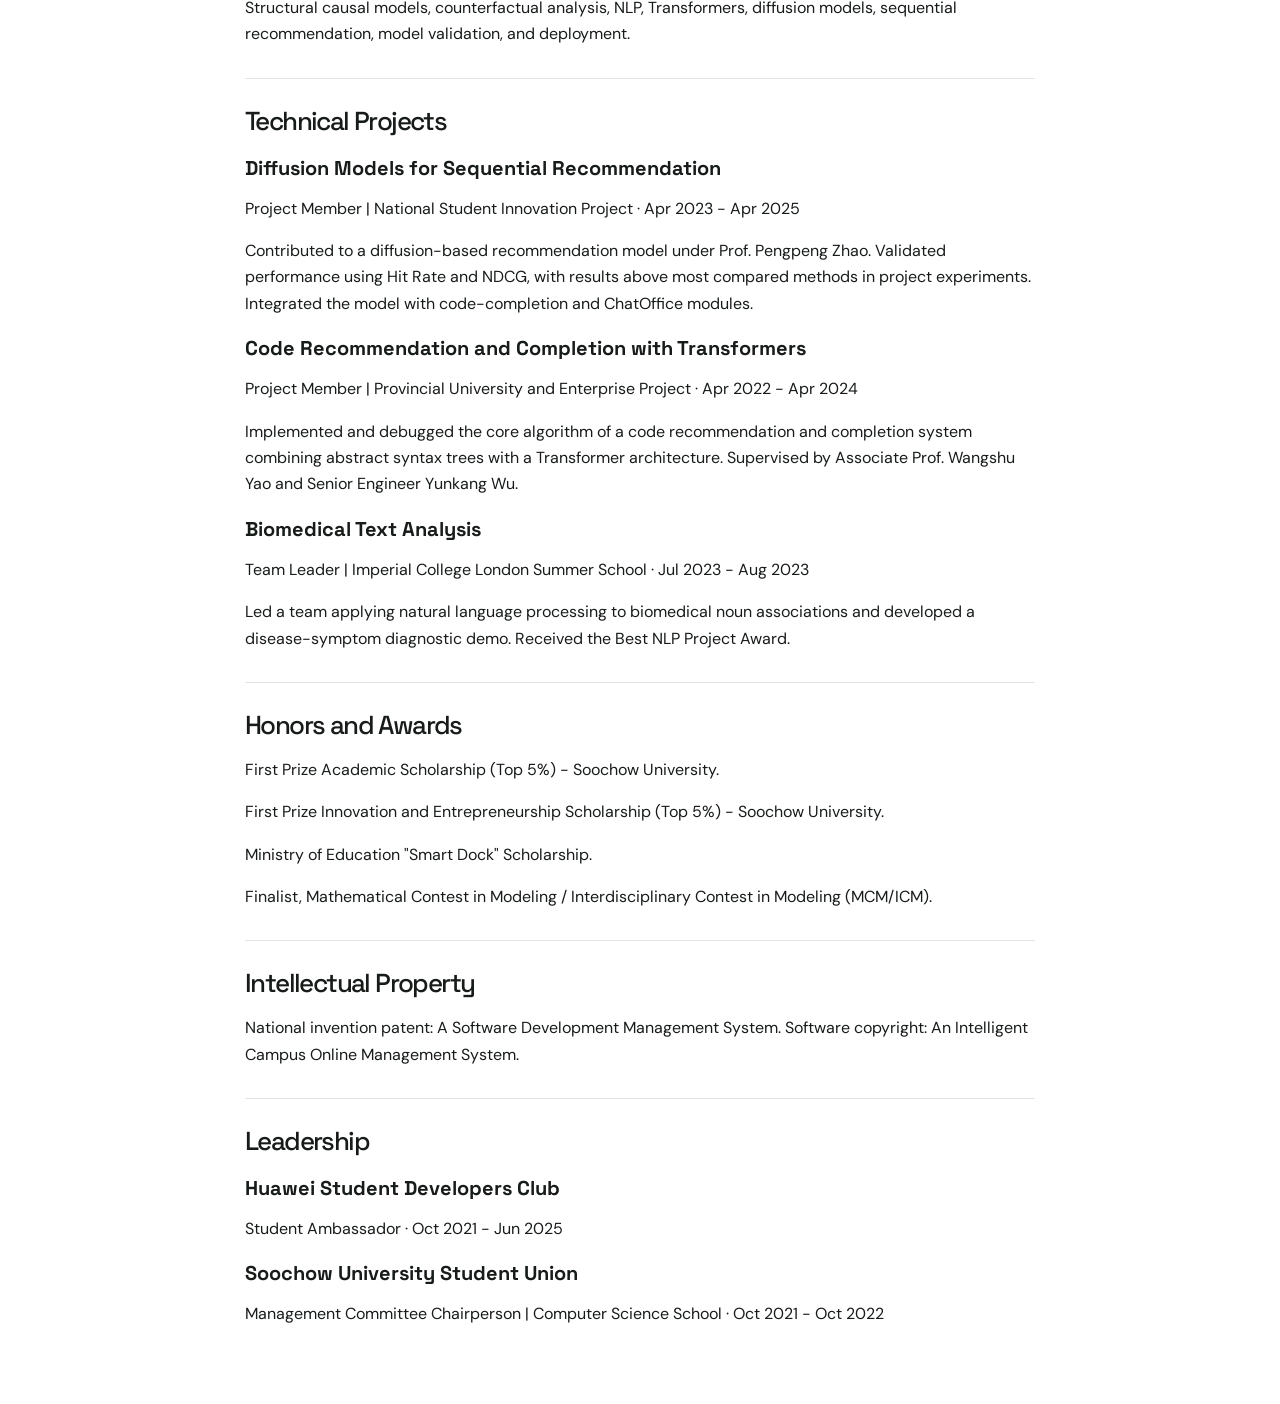
==== commit 0c66a633: "Add verified arXiv link for WMHS paper to portfolio and online CV" ====
--- a/resume.html
+++ b/resume.html
@@ -1 +1,2 @@
-<!doctype html><html lang="en"><head><meta charset="utf-8"><meta name="viewport" content="width=device-width,initial-scale=1"><meta name="description" content="Yicheng Qi’s CV: education, publications, research, projects, experience, and awards."><title>Yicheng Qi — CV</title><link rel="stylesheet" href="style.css"></head><body><main class="resume"><div class="eyebrow">CURRICULUM VITAE</div><h1>Yicheng Qi</h1><div class="resume-actions"><a class="button primary" href="assets/Yicheng_Qi_CV.pdf" download="Yicheng_Qi_CV.pdf">Download PDF ↓</a><a class="text-link" href="index.html">Back to portfolio</a></div><p><a class="inline-link" href="mailto:ycqi312@gmail.com">ycqi312@gmail.com</a>  |  +44 7424 159195  |  London, UK</p><h2>Education</h2><h3>Imperial College London</h3><p>MSc Applied Computational Science and Engineering · Sep 2025 - Sep 2026</p><h3>Soochow University</h3><p>Bachelor in Software Engineering  |  GPA 3.8 / 4.0 · Sep 2021 - Jun 2025</p><h2>Research Experience</h2><h3>Causal Inference for Diet Coke and Obesity</h3><p>First Author  |  Collaboration with Florida State University · Dec 2023 - Aug 2025</p><p>Investigated diet soda consumption and obesity using structural causal models and NHANES data. Applied back-door adjustment and counterfactual analysis to estimate the Probability of Necessity and Sufficiency across population groups. Collaborated with Dr. Ang Li, with mentorship from Judea Pearl, and produced a first-author arXiv preprint.</p><h3>Causal Analysis of Influenza Vaccine Effectiveness</h3><p>First Author  |  Collaboration with Florida State University · May 2024 - May 2025</p><p>Studied influenza vaccine effectiveness across different populations using causal inference methods, in collaboration with Dr. Ang Li at Florida State University.</p><h2>Publications</h2><p>Qi, Y. and Xiong, X. (2026). Same Predictions, Different Harms: Causal Auditing of Patient World Models. Accepted at WMHS (World Models for High-Stakes Health), NeurIPS 2026 Workshop. <a class="inline-link" href="https://openreview.net/pdf?id=dbQl8Hn8fv">Paper</a></p><p>Qi, Y. and Li, A. (2024). Causality in the Can: Diet Coke&#x27;s Impact on Fatness. arXiv preprint. <a class="inline-link" href="https://arxiv.org/abs/2405.10746">arXiv:2405.10746</a></p><h2>Internship Experience</h2><h3>Soochow Securities Co Ltd</h3><p>AIGC Intern  |  Suzhou, China · Jul 2024 - Sep 2024</p><p>Trained and optimized AI models for financial applications, covering data processing, feature engineering, model development, evaluation, and deployment. Worked with business teams to align models with application requirements.</p><h2>Research and Technical Methods</h2><p>Structural causal models, counterfactual analysis, NLP, Transformers, diffusion models, sequential recommendation, model validation, and deployment.</p><h2>Technical Projects</h2><h3>Diffusion Models for Sequential Recommendation</h3><p>Project Member  |  National Student Innovation Project · Apr 2023 - Apr 2025</p><p>Contributed to a diffusion-based recommendation model under Prof. Pengpeng Zhao. Validated performance using Hit Rate and NDCG, with results above most compared methods in project experiments. Integrated the model with code-completion and ChatOffice modules.</p><h3>Code Recommendation and Completion with Transformers</h3><p>Project Member  |  Provincial University and Enterprise Project · Apr 2022 - Apr 2024</p><p>Implemented and debugged the core algorithm of a code recommendation and completion system combining abstract syntax trees with a Transformer architecture. Supervised by Associate Prof. Wangshu Yao and Senior Engineer Yunkang Wu.</p><h3>Biomedical Text Analysis</h3><p>Team Leader  |  Imperial College London Summer School · Jul 2023 - Aug 2023</p><p>Led a team applying natural language processing to biomedical noun associations and developed a disease-symptom diagnostic demo. Received the Best NLP Project Award.</p><h2>Honors and Awards</h2><p>First Prize Academic Scholarship (Top 5%) - Soochow University.</p><p>First Prize Innovation and Entrepreneurship Scholarship (Top 5%) - Soochow University.</p><p>Ministry of Education &quot;Smart Dock&quot; Scholarship.</p><p>Finalist, Mathematical Contest in Modeling / Interdisciplinary Contest in Modeling (MCM/ICM).</p><h2>Intellectual Property</h2><p>National invention patent: A Software Development Management System. Software copyright: An Intelligent Campus Online Management System.</p><h2>Leadership</h2><h3>Huawei Student Developers Club</h3><p>Student Ambassador · Oct 2021 - Jun 2025</p><h3>Soochow University Student Union</h3><p>Management Committee Chairperson  |  Computer Science School · Oct 2021 - Oct 2022</p></main></body></html>+<!DOCTYPE html>
+<html lang="en"><head><meta charset="utf-8"/><meta content="width=device-width,initial-scale=1" name="viewport"/><meta content="Yicheng Qi’s CV: education, publications, research, projects, experience, and awards." name="description"/><title>Yicheng Qi — CV</title><link href="style.css" rel="stylesheet"/></head><body><main class="resume"><div class="eyebrow">CURRICULUM VITAE</div><h1>Yicheng Qi</h1><div class="resume-actions"><a class="button primary" download="Yicheng_Qi_CV.pdf" href="assets/Yicheng_Qi_CV.pdf">Download PDF ↓</a><a class="text-link" href="index.html">Back to portfolio</a></div><p><a class="inline-link" href="mailto:ycqi312@gmail.com">ycqi312@gmail.com</a>  |  +44 7424 159195  |  London, UK</p><h2>Education</h2><h3>Imperial College London</h3><p>MSc Applied Computational Science and Engineering · Sep 2025 - Sep 2026</p><h3>Soochow University</h3><p>Bachelor in Software Engineering  |  GPA 3.8 / 4.0 · Sep 2021 - Jun 2025</p><h2>Research Experience</h2><h3>Causal Inference for Diet Coke and Obesity</h3><p>First Author  |  Collaboration with Florida State University · Dec 2023 - Aug 2025</p><p>Investigated diet soda consumption and obesity using structural causal models and NHANES data. Applied back-door adjustment and counterfactual analysis to estimate the Probability of Necessity and Sufficiency across population groups. Collaborated with Dr. Ang Li, with mentorship from Judea Pearl, and produced a first-author arXiv preprint.</p><h3>Causal Analysis of Influenza Vaccine Effectiveness</h3><p>First Author  |  Collaboration with Florida State University · May 2024 - May 2025</p><p>Studied influenza vaccine effectiveness across different populations using causal inference methods, in collaboration with Dr. Ang Li at Florida State University.</p><h2>Publications</h2><p>Qi, Y. and Xiong, X. (2026). Same Predictions, Different Harms: Causal Auditing of Patient World Models. Accepted at WMHS (World Models for High-Stakes Health), NeurIPS 2026 Workshop. <a class="inline-link" href="https://openreview.net/pdf?id=dbQl8Hn8fv">Paper</a> · <a class="inline-link" href="https://arxiv.org/abs/2610.05198" rel="noopener" target="_blank">arXiv:2610.05198</a></p><p>Qi, Y. and Li, A. (2024). Causality in the Can: Diet Coke's Impact on Fatness. arXiv preprint. <a class="inline-link" href="https://arxiv.org/abs/2405.10746">arXiv:2405.10746</a></p><h2>Internship Experience</h2><h3>Soochow Securities Co Ltd</h3><p>AIGC Intern  |  Suzhou, China · Jul 2024 - Sep 2024</p><p>Trained and optimized AI models for financial applications, covering data processing, feature engineering, model development, evaluation, and deployment. Worked with business teams to align models with application requirements.</p><h2>Research and Technical Methods</h2><p>Structural causal models, counterfactual analysis, NLP, Transformers, diffusion models, sequential recommendation, model validation, and deployment.</p><h2>Technical Projects</h2><h3>Diffusion Models for Sequential Recommendation</h3><p>Project Member  |  National Student Innovation Project · Apr 2023 - Apr 2025</p><p>Contributed to a diffusion-based recommendation model under Prof. Pengpeng Zhao. Validated performance using Hit Rate and NDCG, with results above most compared methods in project experiments. Integrated the model with code-completion and ChatOffice modules.</p><h3>Code Recommendation and Completion with Transformers</h3><p>Project Member  |  Provincial University and Enterprise Project · Apr 2022 - Apr 2024</p><p>Implemented and debugged the core algorithm of a code recommendation and completion system combining abstract syntax trees with a Transformer architecture. Supervised by Associate Prof. Wangshu Yao and Senior Engineer Yunkang Wu.</p><h3>Biomedical Text Analysis</h3><p>Team Leader  |  Imperial College London Summer School · Jul 2023 - Aug 2023</p><p>Led a team applying natural language processing to biomedical noun associations and developed a disease-symptom diagnostic demo. Received the Best NLP Project Award.</p><h2>Honors and Awards</h2><p>First Prize Academic Scholarship (Top 5%) - Soochow University.</p><p>First Prize Innovation and Entrepreneurship Scholarship (Top 5%) - Soochow University.</p><p>Ministry of Education "Smart Dock" Scholarship.</p><p>Finalist, Mathematical Contest in Modeling / Interdisciplinary Contest in Modeling (MCM/ICM).</p><h2>Intellectual Property</h2><p>National invention patent: A Software Development Management System. Software copyright: An Intelligent Campus Online Management System.</p><h2>Leadership</h2><h3>Huawei Student Developers Club</h3><p>Student Ambassador · Oct 2021 - Jun 2025</p><h3>Soochow University Student Union</h3><p>Management Committee Chairperson  |  Computer Science School · Oct 2021 - Oct 2022</p></main></body></html>
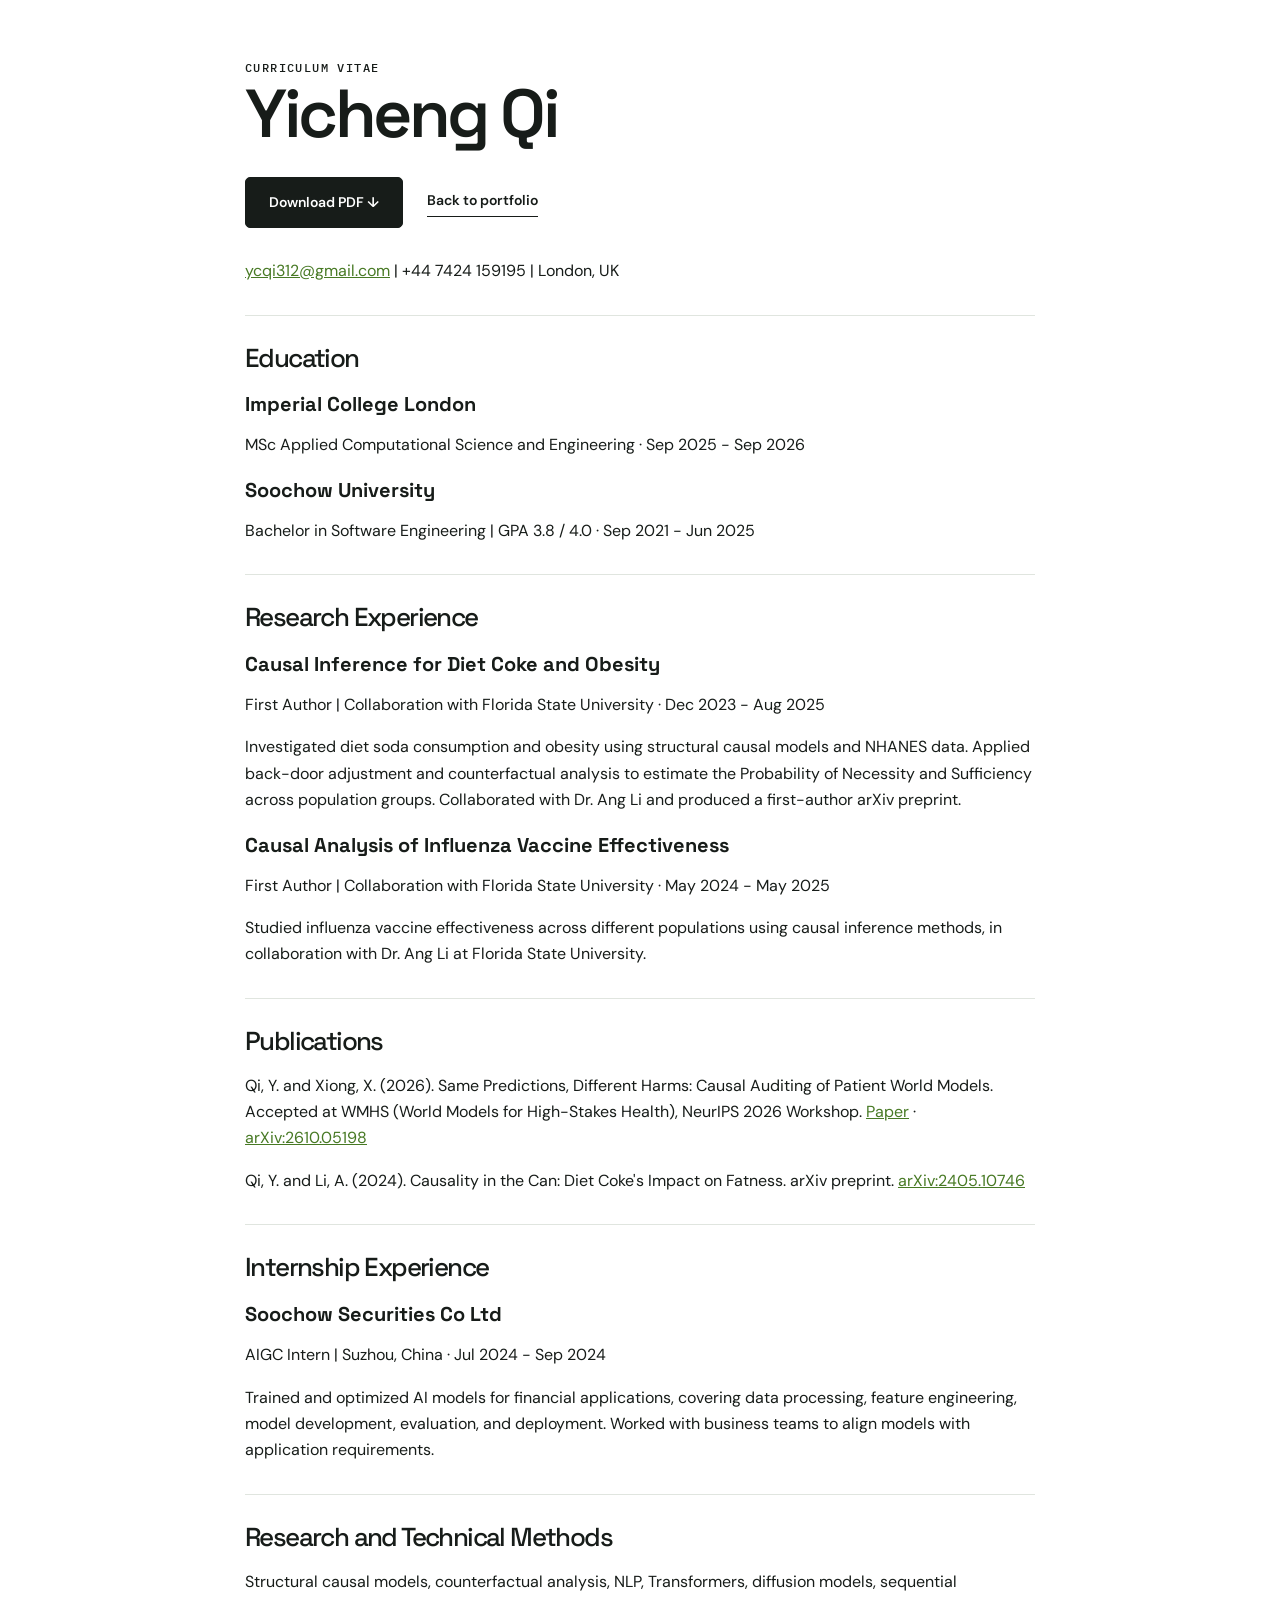
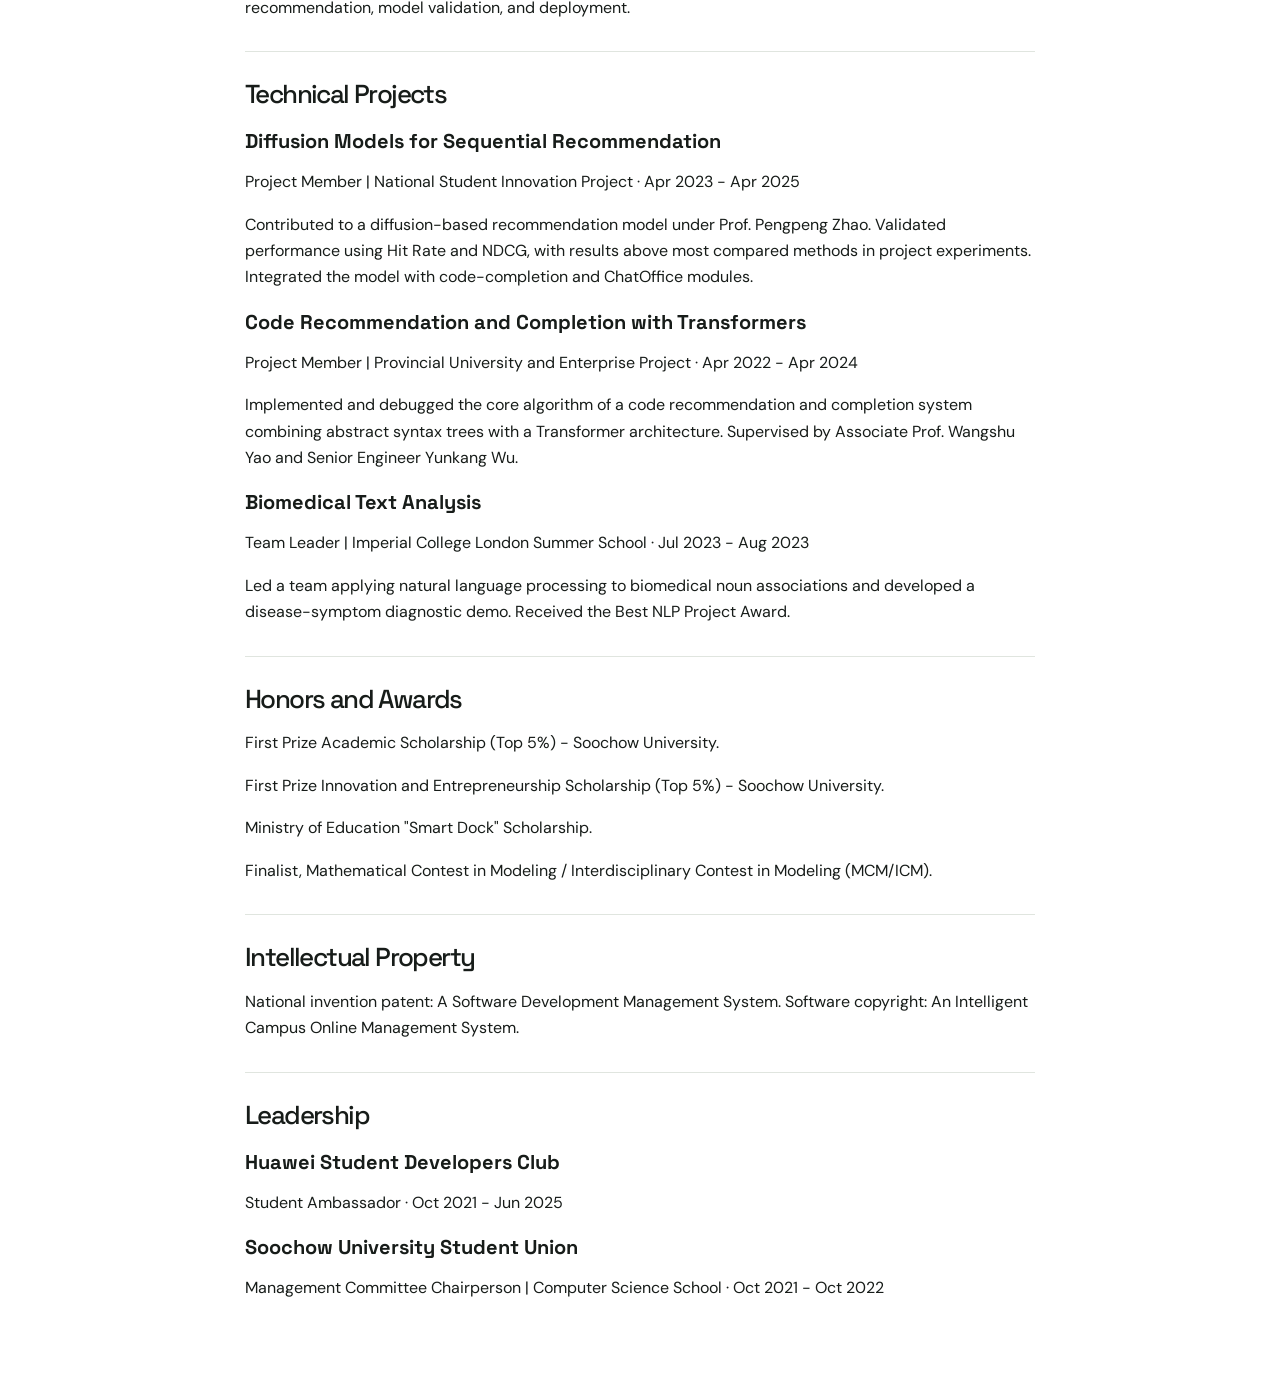
==== commit 027d435d: "Correct Ang Li collaboration and remove inaccurate Judea Pearl mentorship from site and CV" ====
--- a/resume.html
+++ b/resume.html
@@ -1,2 +1,2 @@
 <!DOCTYPE html>
-<html lang="en"><head><meta charset="utf-8"/><meta content="width=device-width,initial-scale=1" name="viewport"/><meta content="Yicheng Qi’s CV: education, publications, research, projects, experience, and awards." name="description"/><title>Yicheng Qi — CV</title><link href="style.css" rel="stylesheet"/></head><body><main class="resume"><div class="eyebrow">CURRICULUM VITAE</div><h1>Yicheng Qi</h1><div class="resume-actions"><a class="button primary" download="Yicheng_Qi_CV.pdf" href="assets/Yicheng_Qi_CV.pdf">Download PDF ↓</a><a class="text-link" href="index.html">Back to portfolio</a></div><p><a class="inline-link" href="mailto:ycqi312@gmail.com">ycqi312@gmail.com</a>  |  +44 7424 159195  |  London, UK</p><h2>Education</h2><h3>Imperial College London</h3><p>MSc Applied Computational Science and Engineering · Sep 2025 - Sep 2026</p><h3>Soochow University</h3><p>Bachelor in Software Engineering  |  GPA 3.8 / 4.0 · Sep 2021 - Jun 2025</p><h2>Research Experience</h2><h3>Causal Inference for Diet Coke and Obesity</h3><p>First Author  |  Collaboration with Florida State University · Dec 2023 - Aug 2025</p><p>Investigated diet soda consumption and obesity using structural causal models and NHANES data. Applied back-door adjustment and counterfactual analysis to estimate the Probability of Necessity and Sufficiency across population groups. Collaborated with Dr. Ang Li, with mentorship from Judea Pearl, and produced a first-author arXiv preprint.</p><h3>Causal Analysis of Influenza Vaccine Effectiveness</h3><p>First Author  |  Collaboration with Florida State University · May 2024 - May 2025</p><p>Studied influenza vaccine effectiveness across different populations using causal inference methods, in collaboration with Dr. Ang Li at Florida State University.</p><h2>Publications</h2><p>Qi, Y. and Xiong, X. (2026). Same Predictions, Different Harms: Causal Auditing of Patient World Models. Accepted at WMHS (World Models for High-Stakes Health), NeurIPS 2026 Workshop. <a class="inline-link" href="https://openreview.net/pdf?id=dbQl8Hn8fv">Paper</a> · <a class="inline-link" href="https://arxiv.org/abs/2610.05198" rel="noopener" target="_blank">arXiv:2610.05198</a></p><p>Qi, Y. and Li, A. (2024). Causality in the Can: Diet Coke's Impact on Fatness. arXiv preprint. <a class="inline-link" href="https://arxiv.org/abs/2405.10746">arXiv:2405.10746</a></p><h2>Internship Experience</h2><h3>Soochow Securities Co Ltd</h3><p>AIGC Intern  |  Suzhou, China · Jul 2024 - Sep 2024</p><p>Trained and optimized AI models for financial applications, covering data processing, feature engineering, model development, evaluation, and deployment. Worked with business teams to align models with application requirements.</p><h2>Research and Technical Methods</h2><p>Structural causal models, counterfactual analysis, NLP, Transformers, diffusion models, sequential recommendation, model validation, and deployment.</p><h2>Technical Projects</h2><h3>Diffusion Models for Sequential Recommendation</h3><p>Project Member  |  National Student Innovation Project · Apr 2023 - Apr 2025</p><p>Contributed to a diffusion-based recommendation model under Prof. Pengpeng Zhao. Validated performance using Hit Rate and NDCG, with results above most compared methods in project experiments. Integrated the model with code-completion and ChatOffice modules.</p><h3>Code Recommendation and Completion with Transformers</h3><p>Project Member  |  Provincial University and Enterprise Project · Apr 2022 - Apr 2024</p><p>Implemented and debugged the core algorithm of a code recommendation and completion system combining abstract syntax trees with a Transformer architecture. Supervised by Associate Prof. Wangshu Yao and Senior Engineer Yunkang Wu.</p><h3>Biomedical Text Analysis</h3><p>Team Leader  |  Imperial College London Summer School · Jul 2023 - Aug 2023</p><p>Led a team applying natural language processing to biomedical noun associations and developed a disease-symptom diagnostic demo. Received the Best NLP Project Award.</p><h2>Honors and Awards</h2><p>First Prize Academic Scholarship (Top 5%) - Soochow University.</p><p>First Prize Innovation and Entrepreneurship Scholarship (Top 5%) - Soochow University.</p><p>Ministry of Education "Smart Dock" Scholarship.</p><p>Finalist, Mathematical Contest in Modeling / Interdisciplinary Contest in Modeling (MCM/ICM).</p><h2>Intellectual Property</h2><p>National invention patent: A Software Development Management System. Software copyright: An Intelligent Campus Online Management System.</p><h2>Leadership</h2><h3>Huawei Student Developers Club</h3><p>Student Ambassador · Oct 2021 - Jun 2025</p><h3>Soochow University Student Union</h3><p>Management Committee Chairperson  |  Computer Science School · Oct 2021 - Oct 2022</p></main></body></html>+<html lang="en"><head><meta charset="utf-8"/><meta content="width=device-width,initial-scale=1" name="viewport"/><meta content="Yicheng Qi’s CV: education, publications, research, projects, experience, and awards." name="description"/><title>Yicheng Qi — CV</title><link href="style.css" rel="stylesheet"/></head><body><main class="resume"><div class="eyebrow">CURRICULUM VITAE</div><h1>Yicheng Qi</h1><div class="resume-actions"><a class="button primary" download="Yicheng_Qi_CV.pdf" href="assets/Yicheng_Qi_CV.pdf">Download PDF ↓</a><a class="text-link" href="index.html">Back to portfolio</a></div><p><a class="inline-link" href="mailto:ycqi312@gmail.com">ycqi312@gmail.com</a>  |  +44 7424 159195  |  London, UK</p><h2>Education</h2><h3>Imperial College London</h3><p>MSc Applied Computational Science and Engineering · Sep 2025 - Sep 2026</p><h3>Soochow University</h3><p>Bachelor in Software Engineering  |  GPA 3.8 / 4.0 · Sep 2021 - Jun 2025</p><h2>Research Experience</h2><h3>Causal Inference for Diet Coke and Obesity</h3><p>First Author  |  Collaboration with Florida State University · Dec 2023 - Aug 2025</p><p>Investigated diet soda consumption and obesity using structural causal models and NHANES data. Applied back-door adjustment and counterfactual analysis to estimate the Probability of Necessity and Sufficiency across population groups. Collaborated with Dr. Ang Li and produced a first-author arXiv preprint.</p><h3>Causal Analysis of Influenza Vaccine Effectiveness</h3><p>First Author  |  Collaboration with Florida State University · May 2024 - May 2025</p><p>Studied influenza vaccine effectiveness across different populations using causal inference methods, in collaboration with Dr. Ang Li at Florida State University.</p><h2>Publications</h2><p>Qi, Y. and Xiong, X. (2026). Same Predictions, Different Harms: Causal Auditing of Patient World Models. Accepted at WMHS (World Models for High-Stakes Health), NeurIPS 2026 Workshop. <a class="inline-link" href="https://openreview.net/pdf?id=dbQl8Hn8fv">Paper</a> · <a class="inline-link" href="https://arxiv.org/abs/2610.05198" rel="noopener" target="_blank">arXiv:2610.05198</a></p><p>Qi, Y. and Li, A. (2024). Causality in the Can: Diet Coke's Impact on Fatness. arXiv preprint. <a class="inline-link" href="https://arxiv.org/abs/2405.10746">arXiv:2405.10746</a></p><h2>Internship Experience</h2><h3>Soochow Securities Co Ltd</h3><p>AIGC Intern  |  Suzhou, China · Jul 2024 - Sep 2024</p><p>Trained and optimized AI models for financial applications, covering data processing, feature engineering, model development, evaluation, and deployment. Worked with business teams to align models with application requirements.</p><h2>Research and Technical Methods</h2><p>Structural causal models, counterfactual analysis, NLP, Transformers, diffusion models, sequential recommendation, model validation, and deployment.</p><h2>Technical Projects</h2><h3>Diffusion Models for Sequential Recommendation</h3><p>Project Member  |  National Student Innovation Project · Apr 2023 - Apr 2025</p><p>Contributed to a diffusion-based recommendation model under Prof. Pengpeng Zhao. Validated performance using Hit Rate and NDCG, with results above most compared methods in project experiments. Integrated the model with code-completion and ChatOffice modules.</p><h3>Code Recommendation and Completion with Transformers</h3><p>Project Member  |  Provincial University and Enterprise Project · Apr 2022 - Apr 2024</p><p>Implemented and debugged the core algorithm of a code recommendation and completion system combining abstract syntax trees with a Transformer architecture. Supervised by Associate Prof. Wangshu Yao and Senior Engineer Yunkang Wu.</p><h3>Biomedical Text Analysis</h3><p>Team Leader  |  Imperial College London Summer School · Jul 2023 - Aug 2023</p><p>Led a team applying natural language processing to biomedical noun associations and developed a disease-symptom diagnostic demo. Received the Best NLP Project Award.</p><h2>Honors and Awards</h2><p>First Prize Academic Scholarship (Top 5%) - Soochow University.</p><p>First Prize Innovation and Entrepreneurship Scholarship (Top 5%) - Soochow University.</p><p>Ministry of Education "Smart Dock" Scholarship.</p><p>Finalist, Mathematical Contest in Modeling / Interdisciplinary Contest in Modeling (MCM/ICM).</p><h2>Intellectual Property</h2><p>National invention patent: A Software Development Management System. Software copyright: An Intelligent Campus Online Management System.</p><h2>Leadership</h2><h3>Huawei Student Developers Club</h3><p>Student Ambassador · Oct 2021 - Jun 2025</p><h3>Soochow University Student Union</h3><p>Management Committee Chairperson  |  Computer Science School · Oct 2021 - Oct 2022</p></main></body></html>
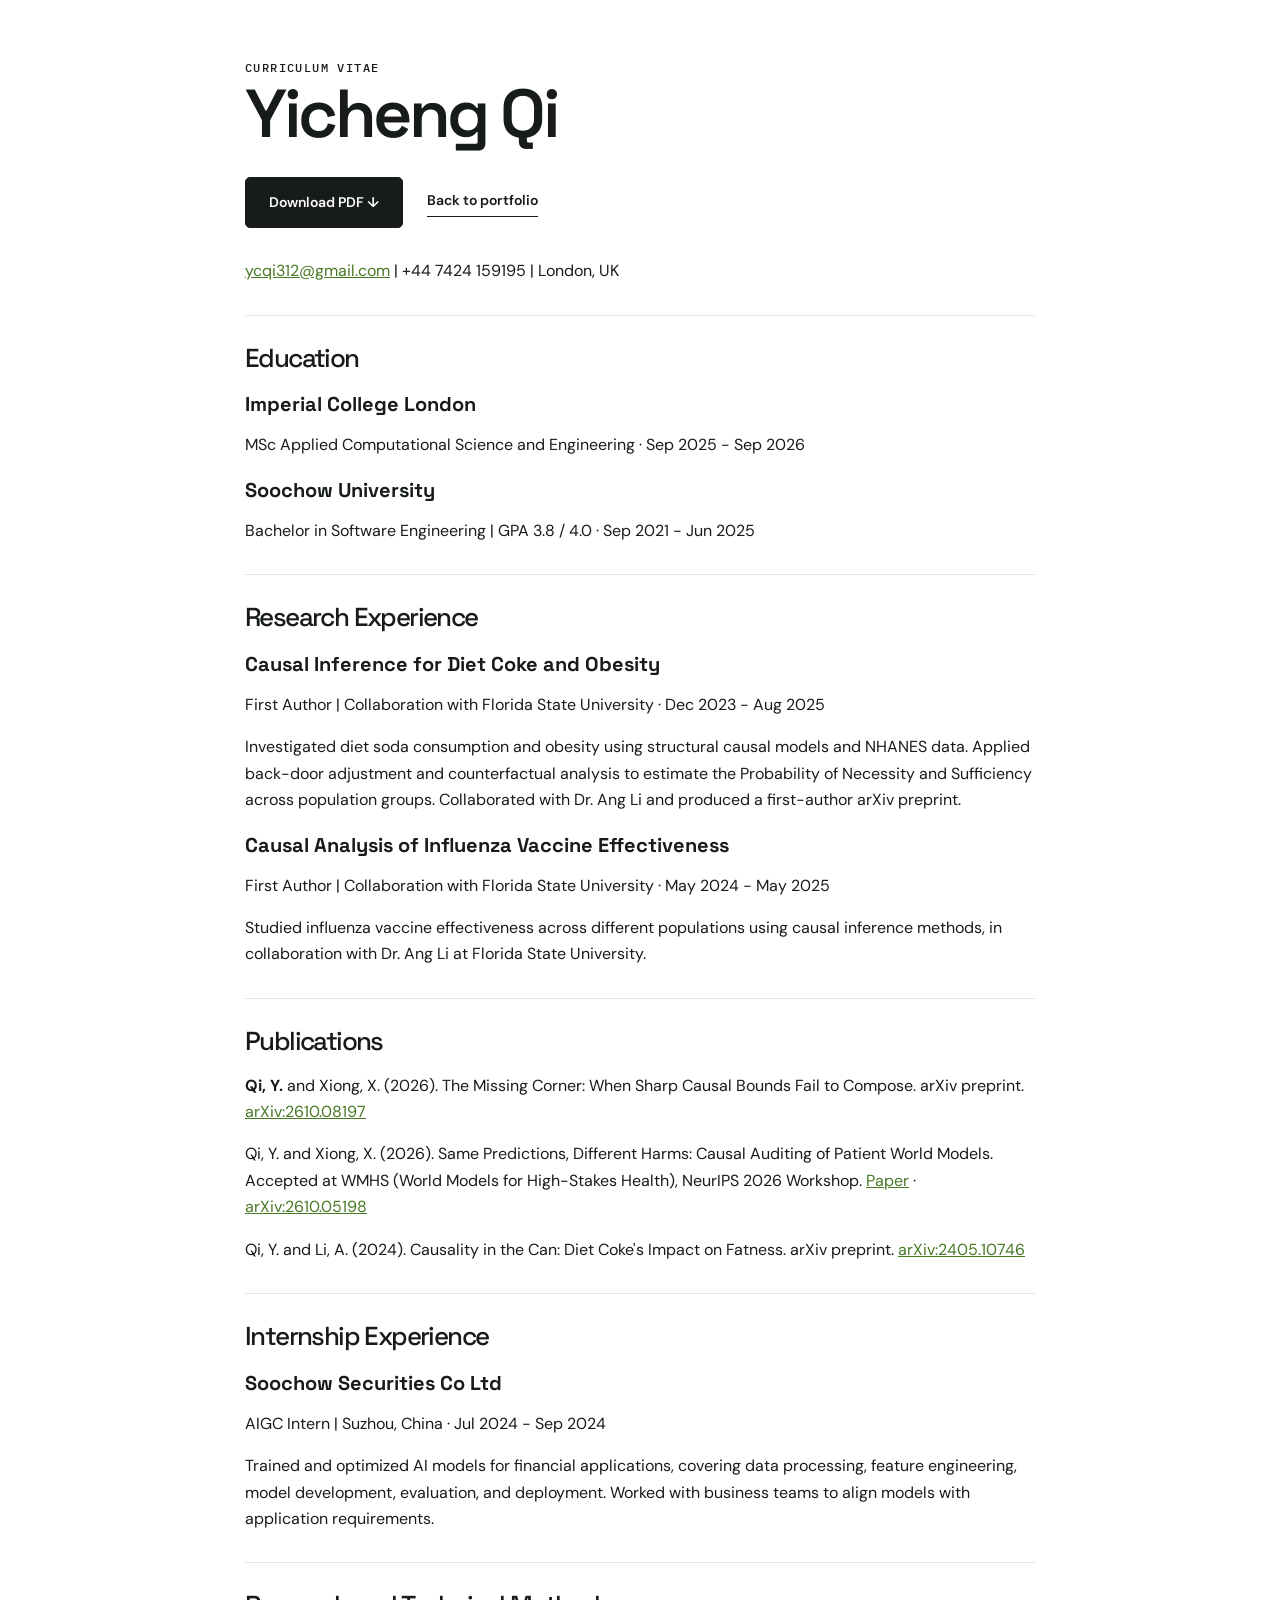
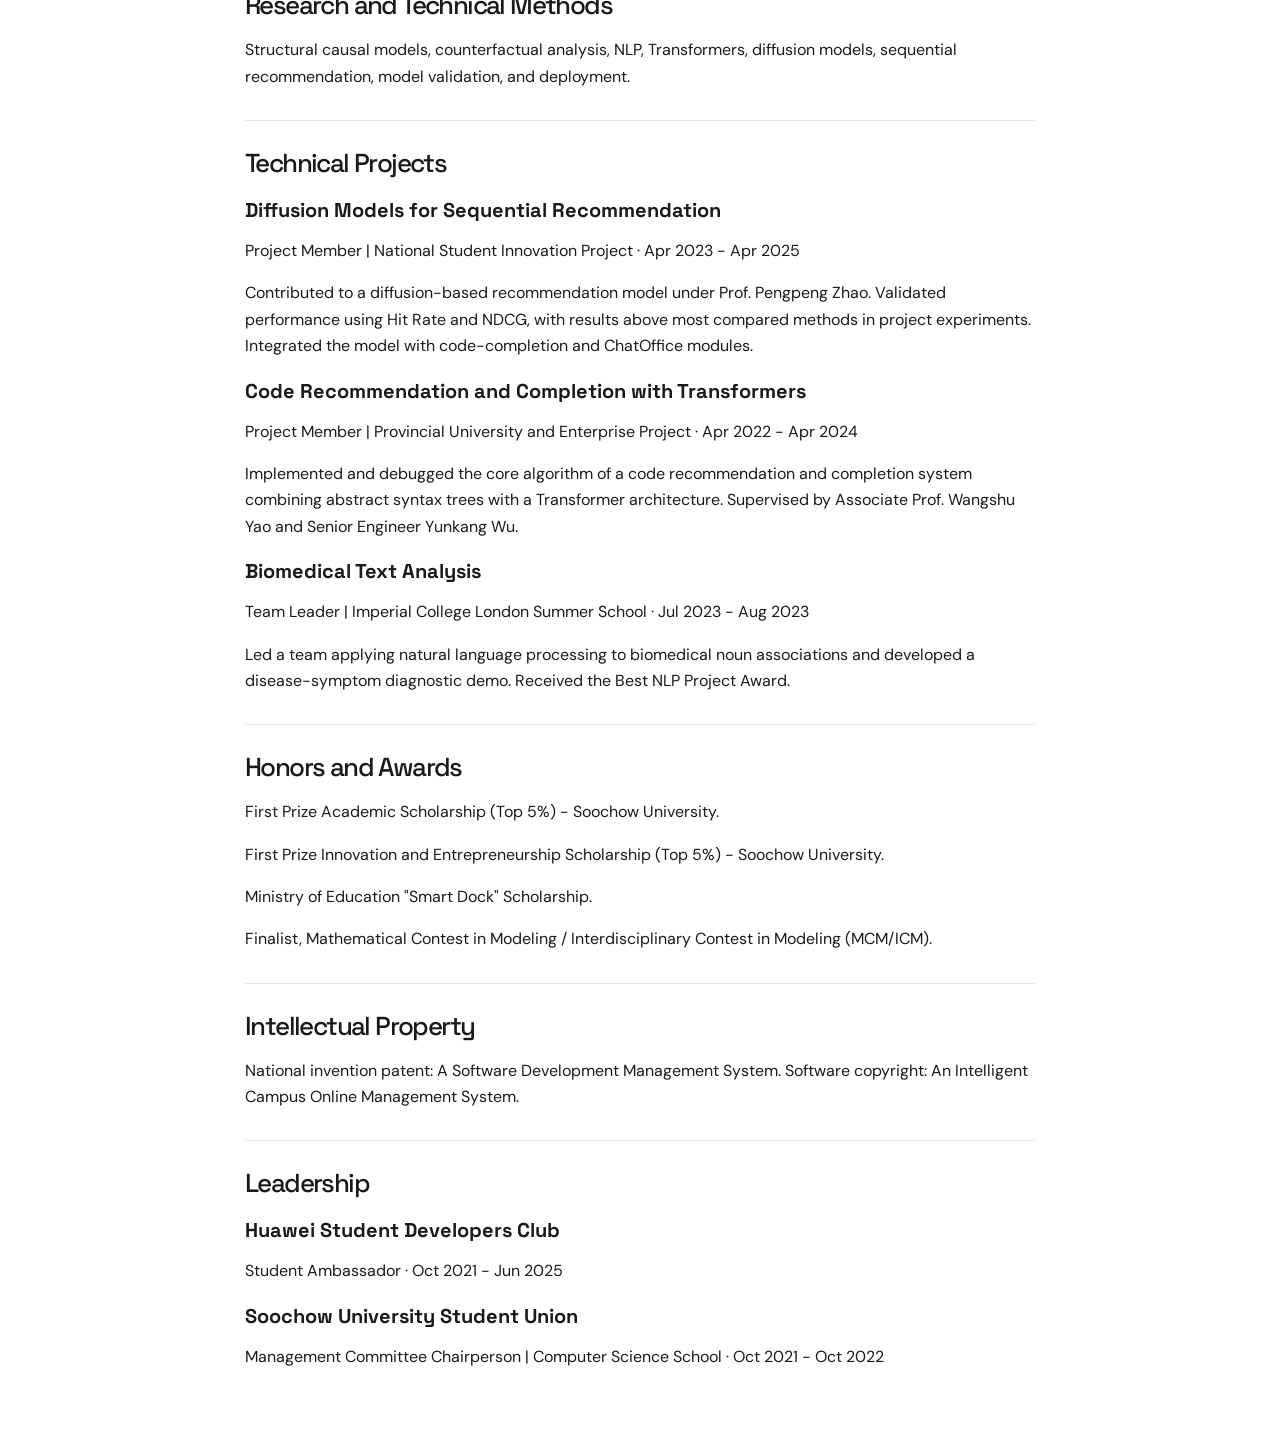
==== commit b28bc554: "Add The Missing Corner preprint to portfolio and CV" ====
--- a/resume.html
+++ b/resume.html
@@ -1,2 +1,3 @@
 <!DOCTYPE html>
-<html lang="en"><head><meta charset="utf-8"/><meta content="width=device-width,initial-scale=1" name="viewport"/><meta content="Yicheng Qi’s CV: education, publications, research, projects, experience, and awards." name="description"/><title>Yicheng Qi — CV</title><link href="style.css" rel="stylesheet"/></head><body><main class="resume"><div class="eyebrow">CURRICULUM VITAE</div><h1>Yicheng Qi</h1><div class="resume-actions"><a class="button primary" download="Yicheng_Qi_CV.pdf" href="assets/Yicheng_Qi_CV.pdf">Download PDF ↓</a><a class="text-link" href="index.html">Back to portfolio</a></div><p><a class="inline-link" href="mailto:ycqi312@gmail.com">ycqi312@gmail.com</a>  |  +44 7424 159195  |  London, UK</p><h2>Education</h2><h3>Imperial College London</h3><p>MSc Applied Computational Science and Engineering · Sep 2025 - Sep 2026</p><h3>Soochow University</h3><p>Bachelor in Software Engineering  |  GPA 3.8 / 4.0 · Sep 2021 - Jun 2025</p><h2>Research Experience</h2><h3>Causal Inference for Diet Coke and Obesity</h3><p>First Author  |  Collaboration with Florida State University · Dec 2023 - Aug 2025</p><p>Investigated diet soda consumption and obesity using structural causal models and NHANES data. Applied back-door adjustment and counterfactual analysis to estimate the Probability of Necessity and Sufficiency across population groups. Collaborated with Dr. Ang Li and produced a first-author arXiv preprint.</p><h3>Causal Analysis of Influenza Vaccine Effectiveness</h3><p>First Author  |  Collaboration with Florida State University · May 2024 - May 2025</p><p>Studied influenza vaccine effectiveness across different populations using causal inference methods, in collaboration with Dr. Ang Li at Florida State University.</p><h2>Publications</h2><p>Qi, Y. and Xiong, X. (2026). Same Predictions, Different Harms: Causal Auditing of Patient World Models. Accepted at WMHS (World Models for High-Stakes Health), NeurIPS 2026 Workshop. <a class="inline-link" href="https://openreview.net/pdf?id=dbQl8Hn8fv">Paper</a> · <a class="inline-link" href="https://arxiv.org/abs/2610.05198" rel="noopener" target="_blank">arXiv:2610.05198</a></p><p>Qi, Y. and Li, A. (2024). Causality in the Can: Diet Coke's Impact on Fatness. arXiv preprint. <a class="inline-link" href="https://arxiv.org/abs/2405.10746">arXiv:2405.10746</a></p><h2>Internship Experience</h2><h3>Soochow Securities Co Ltd</h3><p>AIGC Intern  |  Suzhou, China · Jul 2024 - Sep 2024</p><p>Trained and optimized AI models for financial applications, covering data processing, feature engineering, model development, evaluation, and deployment. Worked with business teams to align models with application requirements.</p><h2>Research and Technical Methods</h2><p>Structural causal models, counterfactual analysis, NLP, Transformers, diffusion models, sequential recommendation, model validation, and deployment.</p><h2>Technical Projects</h2><h3>Diffusion Models for Sequential Recommendation</h3><p>Project Member  |  National Student Innovation Project · Apr 2023 - Apr 2025</p><p>Contributed to a diffusion-based recommendation model under Prof. Pengpeng Zhao. Validated performance using Hit Rate and NDCG, with results above most compared methods in project experiments. Integrated the model with code-completion and ChatOffice modules.</p><h3>Code Recommendation and Completion with Transformers</h3><p>Project Member  |  Provincial University and Enterprise Project · Apr 2022 - Apr 2024</p><p>Implemented and debugged the core algorithm of a code recommendation and completion system combining abstract syntax trees with a Transformer architecture. Supervised by Associate Prof. Wangshu Yao and Senior Engineer Yunkang Wu.</p><h3>Biomedical Text Analysis</h3><p>Team Leader  |  Imperial College London Summer School · Jul 2023 - Aug 2023</p><p>Led a team applying natural language processing to biomedical noun associations and developed a disease-symptom diagnostic demo. Received the Best NLP Project Award.</p><h2>Honors and Awards</h2><p>First Prize Academic Scholarship (Top 5%) - Soochow University.</p><p>First Prize Innovation and Entrepreneurship Scholarship (Top 5%) - Soochow University.</p><p>Ministry of Education "Smart Dock" Scholarship.</p><p>Finalist, Mathematical Contest in Modeling / Interdisciplinary Contest in Modeling (MCM/ICM).</p><h2>Intellectual Property</h2><p>National invention patent: A Software Development Management System. Software copyright: An Intelligent Campus Online Management System.</p><h2>Leadership</h2><h3>Huawei Student Developers Club</h3><p>Student Ambassador · Oct 2021 - Jun 2025</p><h3>Soochow University Student Union</h3><p>Management Committee Chairperson  |  Computer Science School · Oct 2021 - Oct 2022</p></main></body></html>+
+<html lang="en"><head><meta charset="utf-8"/><meta content="width=device-width,initial-scale=1" name="viewport"/><meta content="Yicheng Qi’s CV: education, publications, research, projects, experience, and awards." name="description"/><title>Yicheng Qi — CV</title><link href="style.css" rel="stylesheet"/></head><body><main class="resume"><div class="eyebrow">CURRICULUM VITAE</div><h1>Yicheng Qi</h1><div class="resume-actions"><a class="button primary" download="Yicheng_Qi_CV.pdf" href="assets/Yicheng_Qi_CV.pdf">Download PDF ↓</a><a class="text-link" href="index.html">Back to portfolio</a></div><p><a class="inline-link" href="mailto:ycqi312@gmail.com">ycqi312@gmail.com</a>  |  +44 7424 159195  |  London, UK</p><h2>Education</h2><h3>Imperial College London</h3><p>MSc Applied Computational Science and Engineering · Sep 2025 - Sep 2026</p><h3>Soochow University</h3><p>Bachelor in Software Engineering  |  GPA 3.8 / 4.0 · Sep 2021 - Jun 2025</p><h2>Research Experience</h2><h3>Causal Inference for Diet Coke and Obesity</h3><p>First Author  |  Collaboration with Florida State University · Dec 2023 - Aug 2025</p><p>Investigated diet soda consumption and obesity using structural causal models and NHANES data. Applied back-door adjustment and counterfactual analysis to estimate the Probability of Necessity and Sufficiency across population groups. Collaborated with Dr. Ang Li and produced a first-author arXiv preprint.</p><h3>Causal Analysis of Influenza Vaccine Effectiveness</h3><p>First Author  |  Collaboration with Florida State University · May 2024 - May 2025</p><p>Studied influenza vaccine effectiveness across different populations using causal inference methods, in collaboration with Dr. Ang Li at Florida State University.</p><h2>Publications</h2><p><strong>Qi, Y.</strong> and Xiong, X. (2026). The Missing Corner: When Sharp Causal Bounds Fail to Compose. arXiv preprint. <a class="inline-link" href="https://arxiv.org/abs/2610.08197" rel="noopener" target="_blank">arXiv:2610.08197</a></p><p>Qi, Y. and Xiong, X. (2026). Same Predictions, Different Harms: Causal Auditing of Patient World Models. Accepted at WMHS (World Models for High-Stakes Health), NeurIPS 2026 Workshop. <a class="inline-link" href="https://openreview.net/pdf?id=dbQl8Hn8fv">Paper</a> · <a class="inline-link" href="https://arxiv.org/abs/2610.05198" rel="noopener" target="_blank">arXiv:2610.05198</a></p><p>Qi, Y. and Li, A. (2024). Causality in the Can: Diet Coke's Impact on Fatness. arXiv preprint. <a class="inline-link" href="https://arxiv.org/abs/2405.10746">arXiv:2405.10746</a></p><h2>Internship Experience</h2><h3>Soochow Securities Co Ltd</h3><p>AIGC Intern  |  Suzhou, China · Jul 2024 - Sep 2024</p><p>Trained and optimized AI models for financial applications, covering data processing, feature engineering, model development, evaluation, and deployment. Worked with business teams to align models with application requirements.</p><h2>Research and Technical Methods</h2><p>Structural causal models, counterfactual analysis, NLP, Transformers, diffusion models, sequential recommendation, model validation, and deployment.</p><h2>Technical Projects</h2><h3>Diffusion Models for Sequential Recommendation</h3><p>Project Member  |  National Student Innovation Project · Apr 2023 - Apr 2025</p><p>Contributed to a diffusion-based recommendation model under Prof. Pengpeng Zhao. Validated performance using Hit Rate and NDCG, with results above most compared methods in project experiments. Integrated the model with code-completion and ChatOffice modules.</p><h3>Code Recommendation and Completion with Transformers</h3><p>Project Member  |  Provincial University and Enterprise Project · Apr 2022 - Apr 2024</p><p>Implemented and debugged the core algorithm of a code recommendation and completion system combining abstract syntax trees with a Transformer architecture. Supervised by Associate Prof. Wangshu Yao and Senior Engineer Yunkang Wu.</p><h3>Biomedical Text Analysis</h3><p>Team Leader  |  Imperial College London Summer School · Jul 2023 - Aug 2023</p><p>Led a team applying natural language processing to biomedical noun associations and developed a disease-symptom diagnostic demo. Received the Best NLP Project Award.</p><h2>Honors and Awards</h2><p>First Prize Academic Scholarship (Top 5%) - Soochow University.</p><p>First Prize Innovation and Entrepreneurship Scholarship (Top 5%) - Soochow University.</p><p>Ministry of Education "Smart Dock" Scholarship.</p><p>Finalist, Mathematical Contest in Modeling / Interdisciplinary Contest in Modeling (MCM/ICM).</p><h2>Intellectual Property</h2><p>National invention patent: A Software Development Management System. Software copyright: An Intelligent Campus Online Management System.</p><h2>Leadership</h2><h3>Huawei Student Developers Club</h3><p>Student Ambassador · Oct 2021 - Jun 2025</p><h3>Soochow University Student Union</h3><p>Management Committee Chairperson  |  Computer Science School · Oct 2021 - Oct 2022</p></main></body></html>
